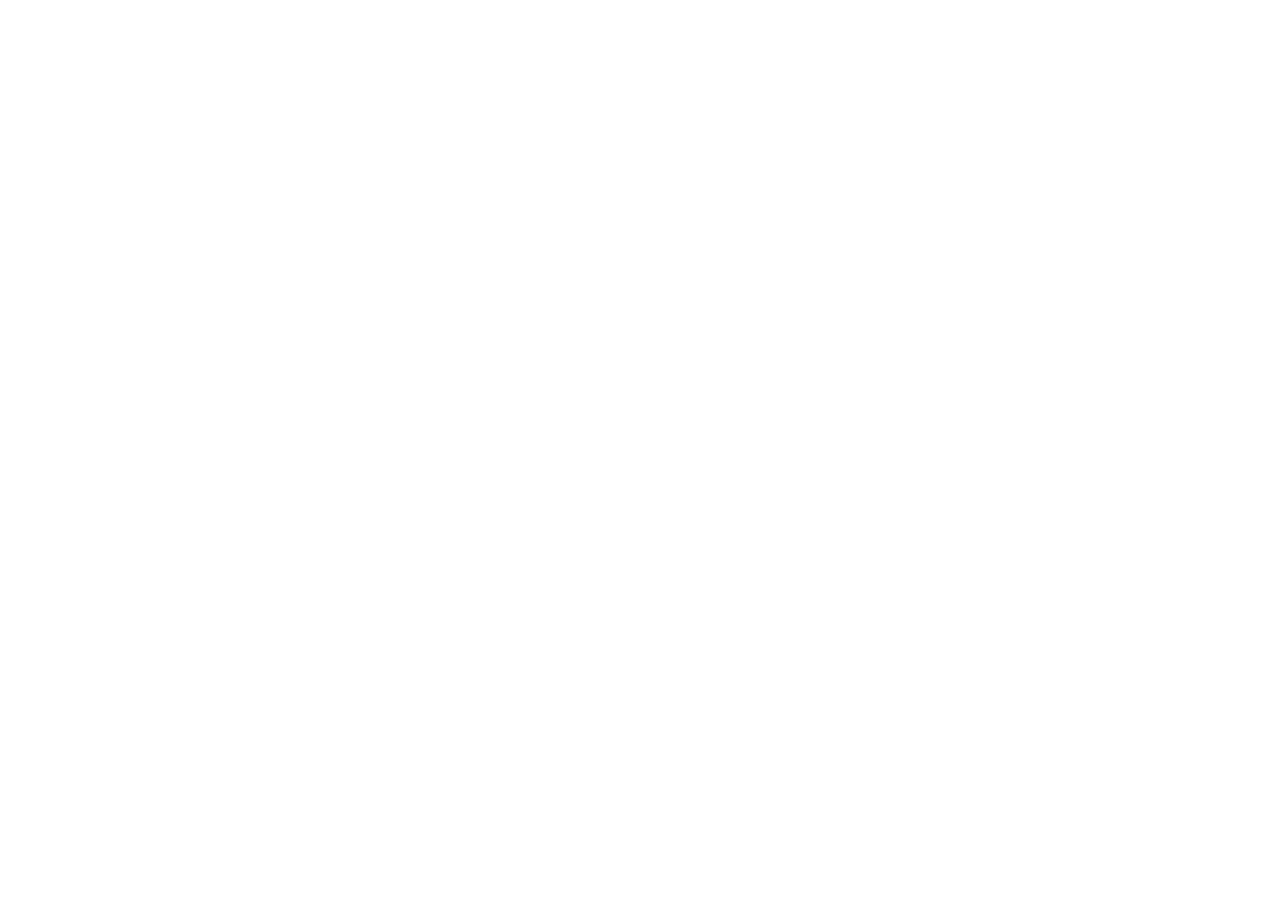
==== index.html @ ffbbe42d "set the images/ logos/ text" ====
<!doctype html>
<html lang="en">
  <head>
    <meta charset="UTF-8" />
    <meta name="viewport" content="width=device-width, initial-scale=1.0" />
    <link
      href="https://fonts.googleapis.com/css2?family=Inter:wght@400;500;600&family=Rajdhani:wght@600;700&display=swap"
      rel="stylesheet" />
    <link rel="stylesheet" href="style.css" />
    <title>PrismForge</title>
  </head>
  <body></body>
</html>
---- style.css ----
@import url('https://fonts.googleapis.com/css2?family=Inter:wght@400;500;600&family=Rajdhani:wght@600;700&display=swap');
* {
  margin: 0;
  padding: 0;
  box-sizing: border-box;
}

body {
  font-family: 'Inter', sans-serif;
}

h1, h2, h3 {
  font-family: 'Rajdhani', sans-serif;
}
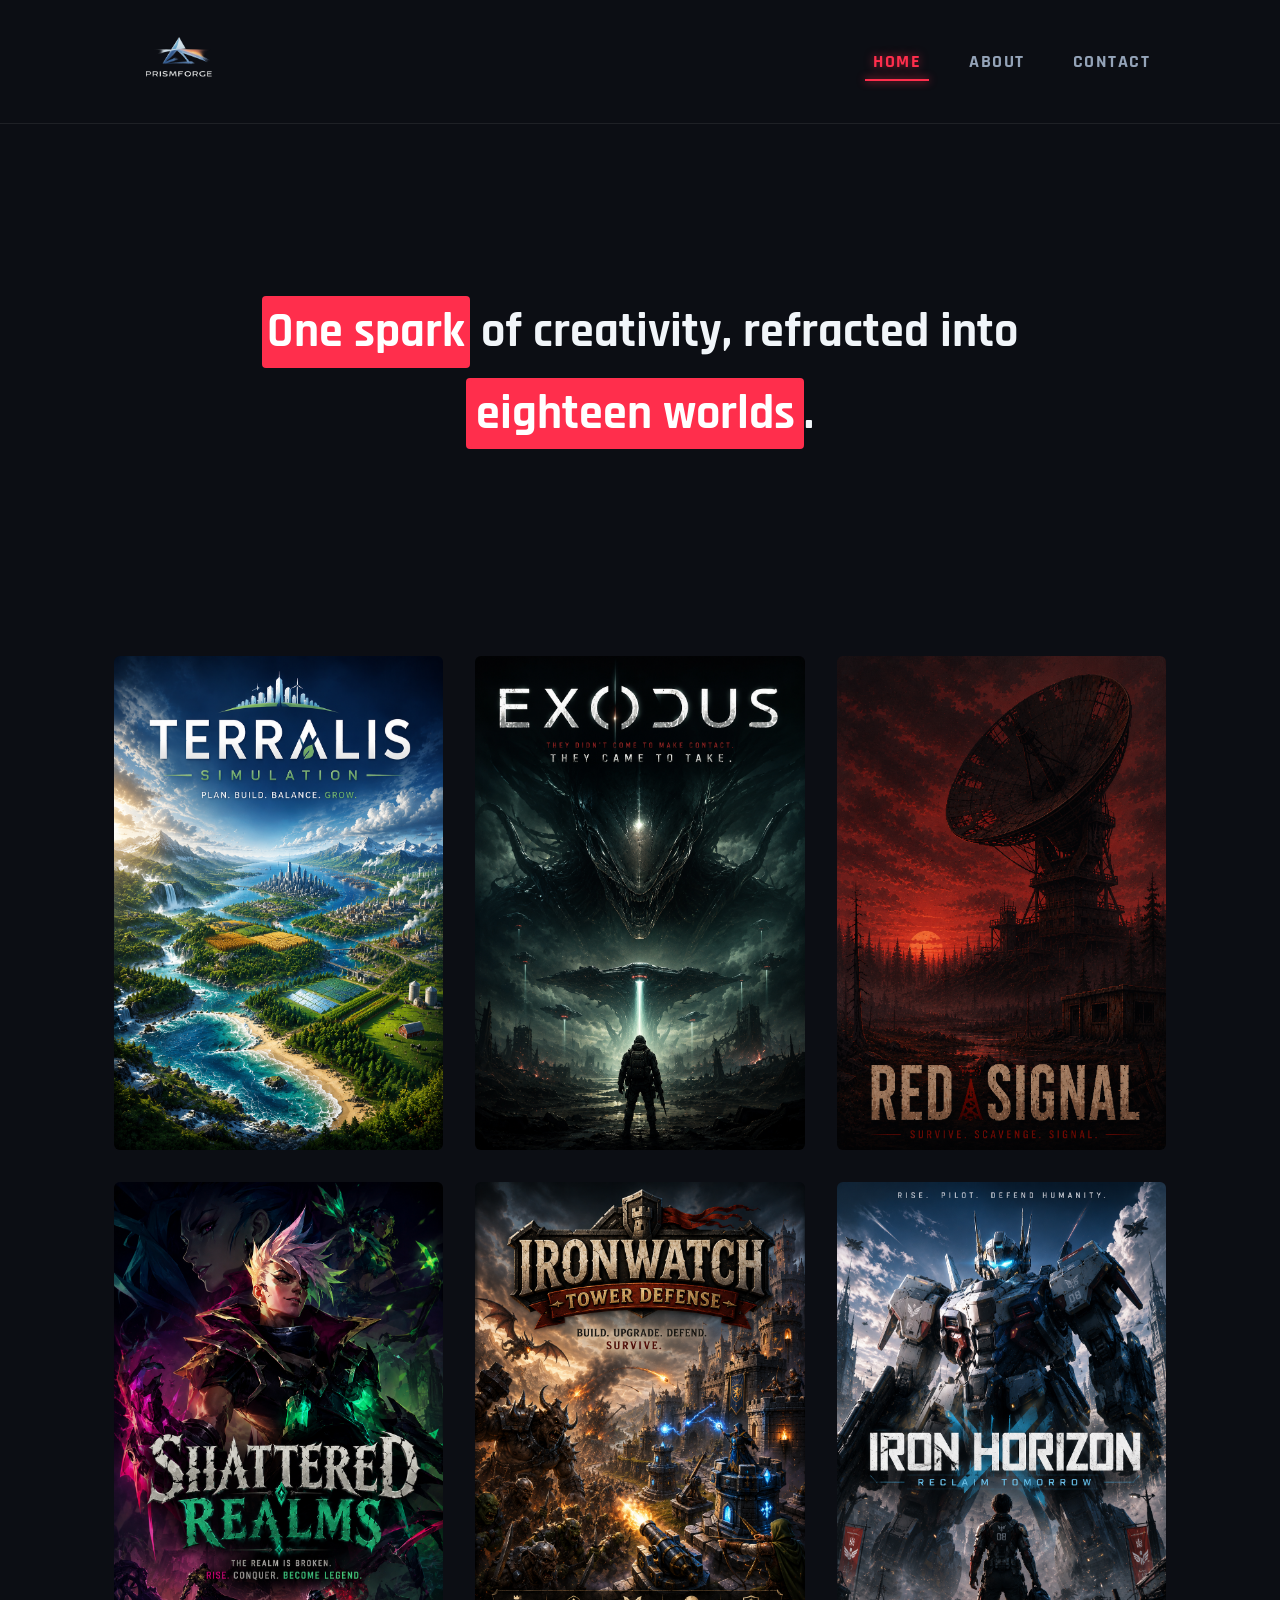
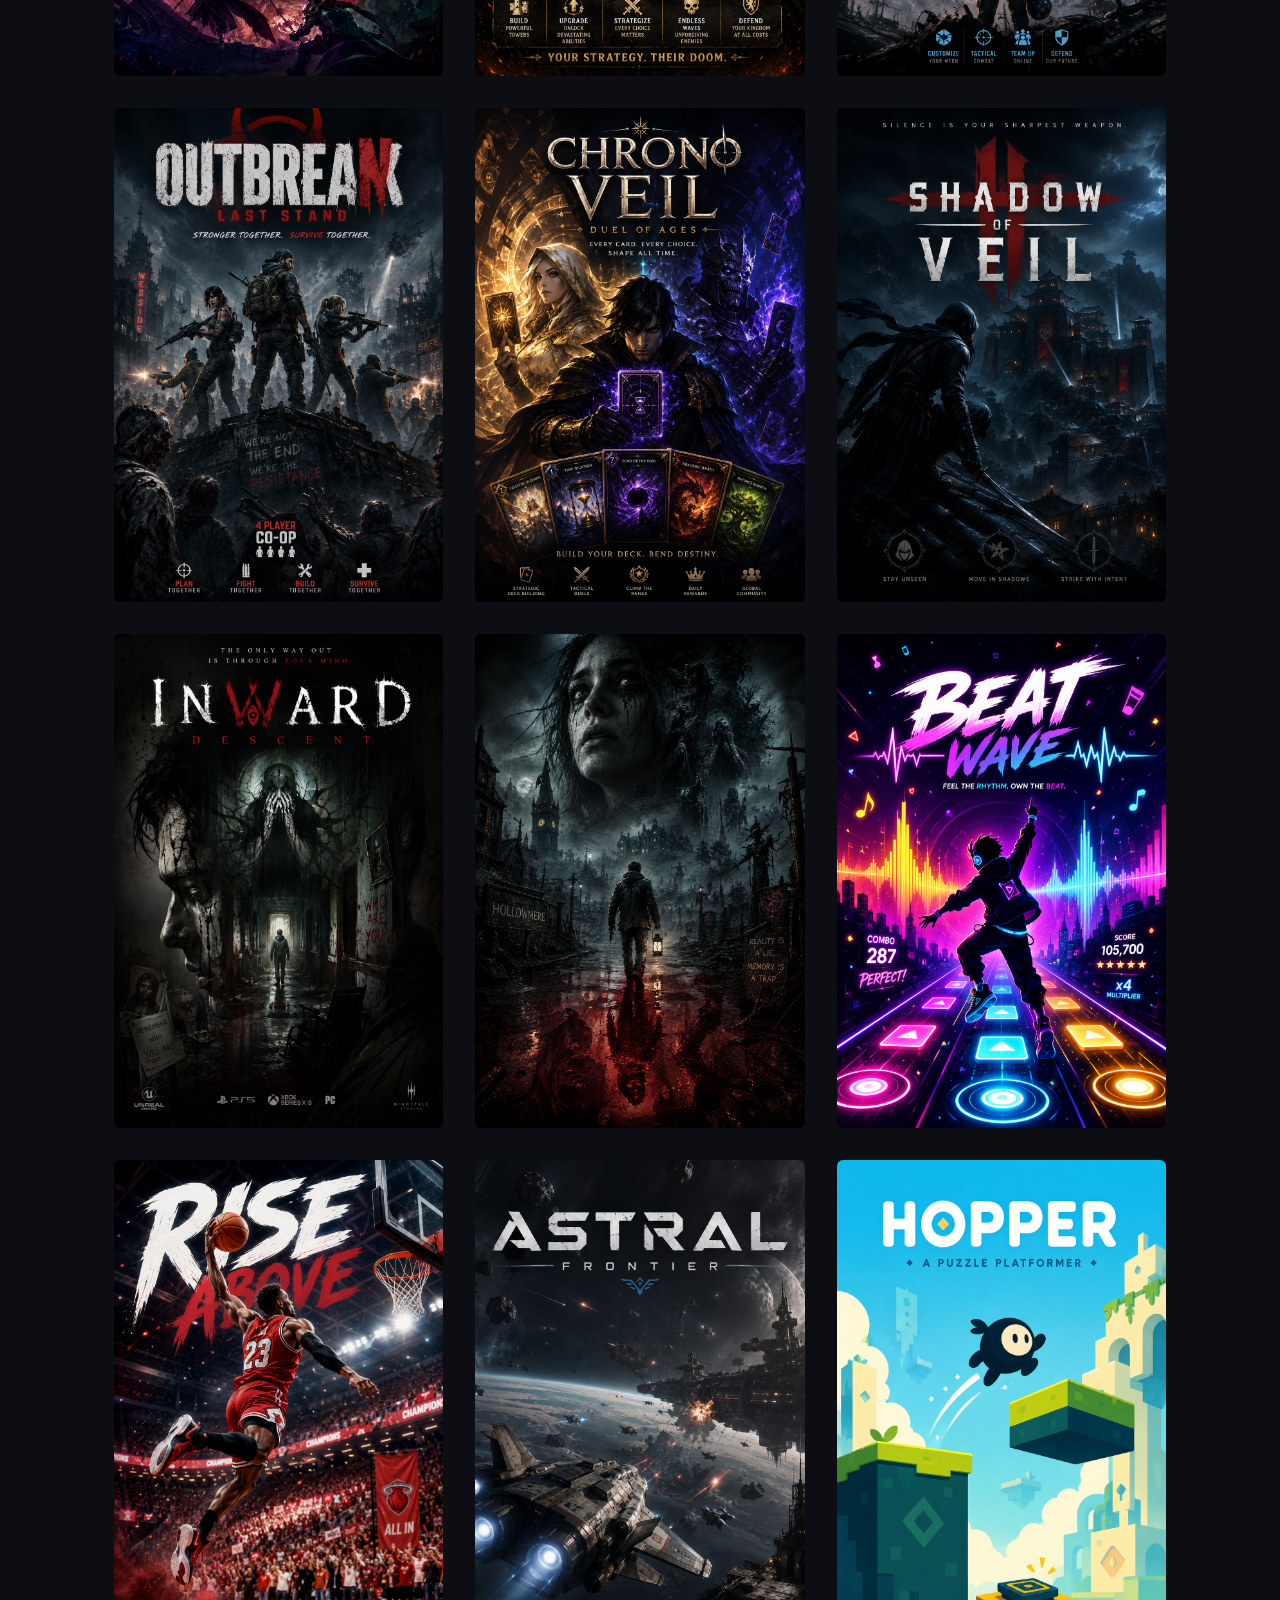
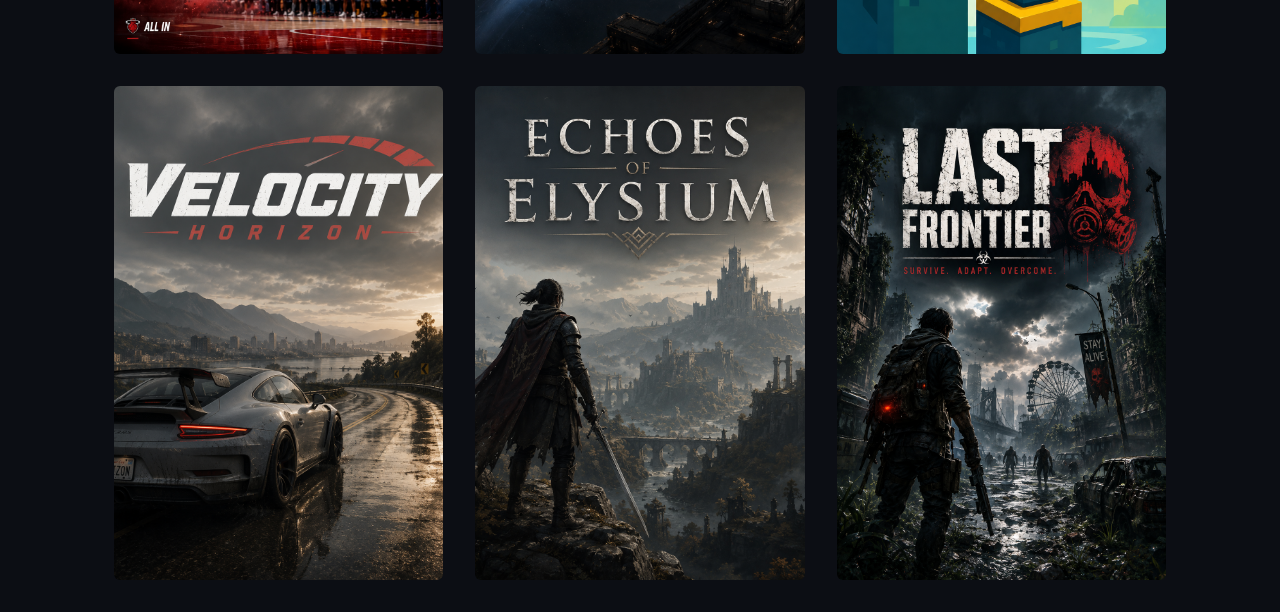
==== commit 93a5f9ec: "mini finish the home page" ====
--- a/index.html
+++ b/index.html
@@ -6,8 +6,132 @@
     <link
       href="https://fonts.googleapis.com/css2?family=Inter:wght@400;500;600&family=Rajdhani:wght@600;700&display=swap"
       rel="stylesheet" />
-    <link rel="stylesheet" href="style.css" />
+    <link
+      rel="stylesheet"
+      href="https://cdnjs.cloudflare.com/ajax/libs/font-awesome/6.5.1/css/all.min.css" />
+    <link rel="icon" href="images/prism.png" />
+    <link rel="stylesheet" href="css/style.css" />
     <title>PrismForge</title>
   </head>
-  <body></body>
+  <body>
+    <header class="header">
+      <div class="container header-flex">
+        <a href="index.html"
+          ><img src="images/prismforge.png" alt="prismforge logo" class="logo"
+        /></a>
+
+        <ul class="main-menu">
+          <li><a class="current" href="index.html">Home</a></li>
+          <li><a href="about.html">About</a></li>
+          <li><a href="contact.html">Contact</a></li>
+        </ul>
+      </div>
+    </header>
+    <section class="hero">
+      <div class="container container-sm">
+        <h2>
+          <span class="bg-primary">One spark</span> of creativity, refracted
+          into
+          <span class="bg-primary"
+            ><span class="bg-primary">eighteen worlds</span></span
+          >.
+        </h2>
+      </div>
+    </section>
+
+    <section class="gallery">
+      <div class="container container-lg gallery-flex">
+        <div class="gallery-item">
+          <a href="images/terralis.png"
+            ><img src="images/terralis.png" alt="Terralis"
+          /></a>
+        </div>
+        <div class="gallery-item">
+          <a href="images/exodus.png"
+            ><img src="images/exodus.png" alt="Exodus"
+          /></a>
+        </div>
+        <div class="gallery-item">
+          <a href="images/redsignal.png"
+            ><img src="images/redsignal.png" alt="Red Signal"
+          /></a>
+        </div>
+        <div class="gallery-item">
+          <a href="images/shatteredrealms.png"
+            ><img src="images/shatteredrealms.png" alt="Shattered Realms"
+          /></a>
+        </div>
+        <div class="gallery-item">
+          <a href="images/ironwatch.png"
+            ><img src="images/ironwatch.png" alt="Ironwatch: Tower Defense"
+          /></a>
+        </div>
+        <div class="gallery-item">
+          <a href="images/ironhorizon.png"
+            ><img src="images/ironhorizon.png" alt="Iron Horizon"
+          /></a>
+        </div>
+        <div class="gallery-item">
+          <a href="images/outbreak.png"
+            ><img src="images/outbreak.png" alt="Outbreak: Last Stand"
+          /></a>
+        </div>
+        <div class="gallery-item">
+          <a href="images/chronoveil.png"
+            ><img src="images/chronoveil.png" alt="Chrono Veil"
+          /></a>
+        </div>
+        <div class="gallery-item">
+          <a href="images/shadowofveil.png"
+            ><img src="images/shadowofveil.png" alt="Shadow of Veil"
+          /></a>
+        </div>
+        <div class="gallery-item">
+          <a href="images/inward.png"
+            ><img src="images/inward.png" alt="Inward Descent"
+          /></a>
+        </div>
+        <div class="gallery-item">
+          <a href="images/hollowmere.png"
+            ><img src="images/hollowmere.png" alt="Hollowmere"
+          /></a>
+        </div>
+        <div class="gallery-item">
+          <a href="images/beatwave.png"
+            ><img src="images/beatwave.png" alt="Beat Wave"
+          /></a>
+        </div>
+        <div class="gallery-item">
+          <a href="images/riseabove.png"
+            ><img src="images/riseabove.png" alt="Rise Above"
+          /></a>
+        </div>
+        <div class="gallery-item">
+          <a href="images/astralfrontier.png"
+            ><img src="images/astralfrontier.png" alt="Astral Frontier"
+          /></a>
+        </div>
+        <div class="gallery-item">
+          <a href="images/hopper.png"
+            ><img src="images/hopper.png" alt="Hopper"
+          /></a>
+        </div>
+        <div class="gallery-item">
+          <a href="images/velocity.png"
+            ><img src="images/velocity.png" alt="Velocity Horizon"
+          /></a>
+        </div>
+        <div class="gallery-item">
+          <a href="images/elysium.png"
+            ><img src="images/elysium.png" alt="Echoes of Elysium"
+          /></a>
+        </div>
+        <div class="gallery-item">
+          <a href="images/lastfrontier.png"
+            ><img src="images/lastfrontier.png" alt="Last Frontier"
+          /></a>
+        </div>
+      </div>
+    </section>
+  </body>
 </html>
--- a/css/style.css
+++ b/css/style.css
@@ -0,0 +1,200 @@
+@import url('https://fonts.googleapis.com/css2?family=Inter:wght@400;500;600&family=Rajdhani:wght@600;700&display=swap');
+
+/* Reset */
+* {
+  margin: 0;
+  padding: 0;
+  box-sizing: border-box;
+}
+
+body {
+  font-family: 'Inter', sans-serif;
+  background-color: #0c0e14;
+  color: #f1f5f9;
+}
+
+h1, h2, h3 {
+  font-family: 'Rajdhani', sans-serif;
+}
+
+a {
+  text-decoration: none;
+}
+
+ul {
+  list-style: none;
+}
+
+img {
+  max-width: 100%;
+}
+
+/* Utility Classes*/
+
+.bg-primary
+{
+  background-color: #ff2e4c;
+  color: #ffffff;
+  padding: 0.1em 0.1em;
+  border-radius: 4px;
+}
+
+/* Container */
+.container {
+  max-width: 1100px;
+  margin: 0 auto;
+  padding: 0 1.5rem;
+}
+
+.container-lg {
+  max-width: 1400px;
+}
+
+.container-sm {
+  max-width: 900px;
+}
+
+/* ==========================================================================
+   HEADER & NAV MENU
+   ========================================================================== */
+.header {
+  padding: 1rem 0;
+  border-bottom: 1px solid rgba(255, 255, 255, 0.08);
+}
+
+.header .logo {
+  width: 130px;
+}
+
+.header .header-flex {
+  display: flex;
+  justify-content: space-between;
+  align-items: center;
+}
+
+.header .main-menu {
+  display: flex;
+  gap: 1rem;
+}
+
+/* Main Menu Links */
+.header .main-menu a {
+  font-family: 'Rajdhani', sans-serif;
+  font-size: 1.15rem;
+  font-weight: 700;
+  color: #94a3b8;
+  text-transform: uppercase;
+  letter-spacing: 1.5px;
+  padding: 0.5rem 1rem;
+  position: relative;
+  transition: all 0.3s ease;
+}
+
+/* Hover & Active States (Red) */
+.header .main-menu a:hover,
+.header .main-menu a.active,
+.header .main-menu a.current {
+  color: #ff2e4c;
+  text-shadow: 0 0 10px rgba(255, 46, 76, 0.6);
+}
+
+
+
+/* Glowing Bottom Line Effect on Hover (Red) */
+.header .main-menu a::after {
+  content: '';
+  position: absolute;
+  bottom: 0;
+  left: 50%;
+  width: 0%;
+  height: 2px;
+  background: #ff2e4c;
+  box-shadow: 0 0 8px #ff2e4c;
+  transition: all 0.3s ease;
+  transform: translateX(-50%);
+}
+
+.header .main-menu a:hover::after,
+.header .main-menu a.active::after,
+.header .main-menu a.current::after {
+  width: 80%;
+}
+
+/* Hero */
+
+.hero
+{
+  height: 500px;
+  display: flex;
+  justify-content: center;
+  align-items: center;
+  text-align: center;
+}
+
+.hero h2
+{
+  font-size: 3rem;
+  line-height: 1.7;
+}
+
+@media (max-width: 768px)
+{
+  .header .header-flex
+  {
+    flex-direction: column;
+    gap: 1.5rem;
+  }
+
+  .hero
+  {
+    height: 300px;
+  }
+  
+  .hero h2
+  {
+    font-size: 1.8rem;
+  }
+}
+
+
+/* Gallery */
+
+.gallery {
+  padding: 2rem 0;
+  max-width: 1100px;
+  margin: 0 auto;
+}
+
+.gallery-flex {
+  display: grid;
+  grid-template-columns: repeat(3, 1fr);
+  gap: 2rem;
+}
+
+.gallery-item {
+  position: relative;
+  overflow: hidden;
+  border-radius: 6px;
+}
+
+.gallery-item img {
+  width: 100%;
+  aspect-ratio: 2 / 3; /* portrait poster ratio */
+  object-fit: cover;
+  display: block;
+  transition: box-shadow 0.3s ease;
+}
+
+@media (max-width: 768px) {
+  .gallery-flex {
+    grid-template-columns: repeat(2, 1fr);
+  }
+}
+
+.gallery-item img {
+  transition: box-shadow 0.3s ease;
+}
+
+.gallery-item:hover img {
+  box-shadow: 8px 8px 10px rgb(255, 46, 76);
+}
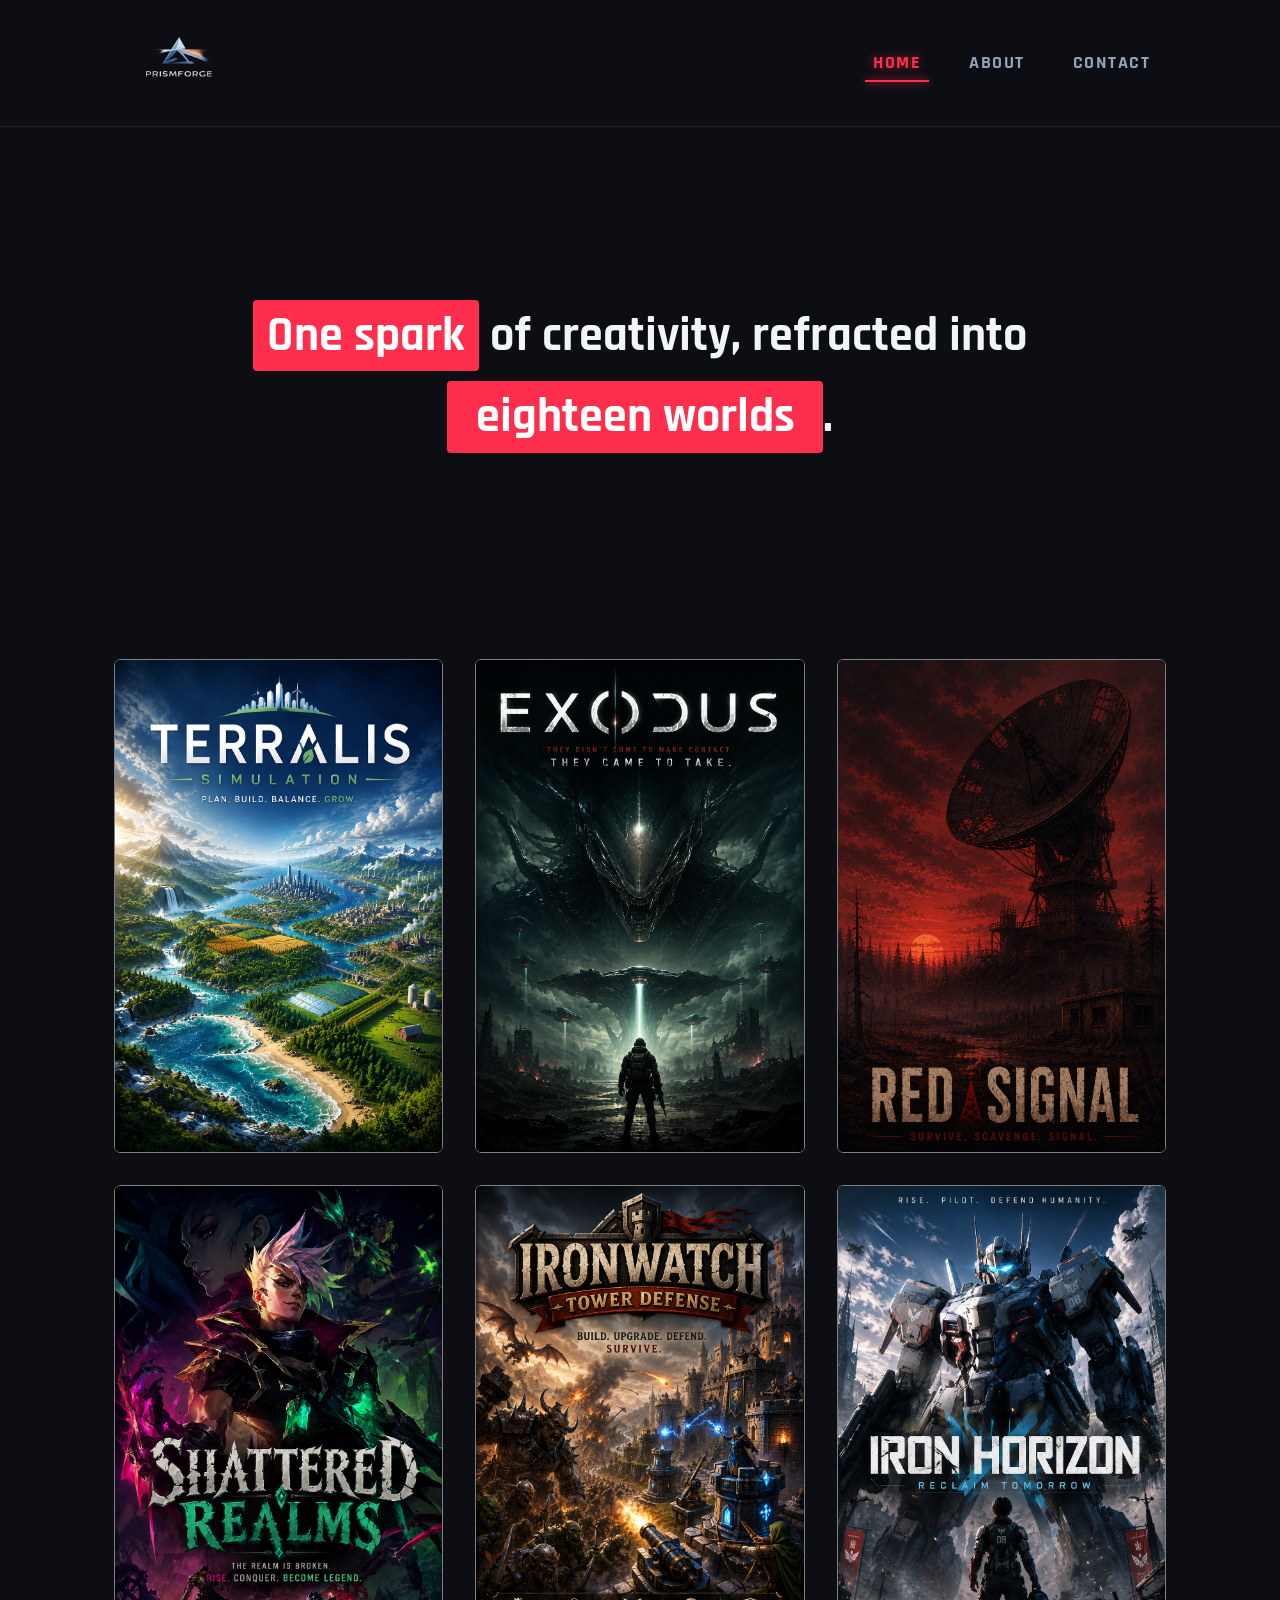
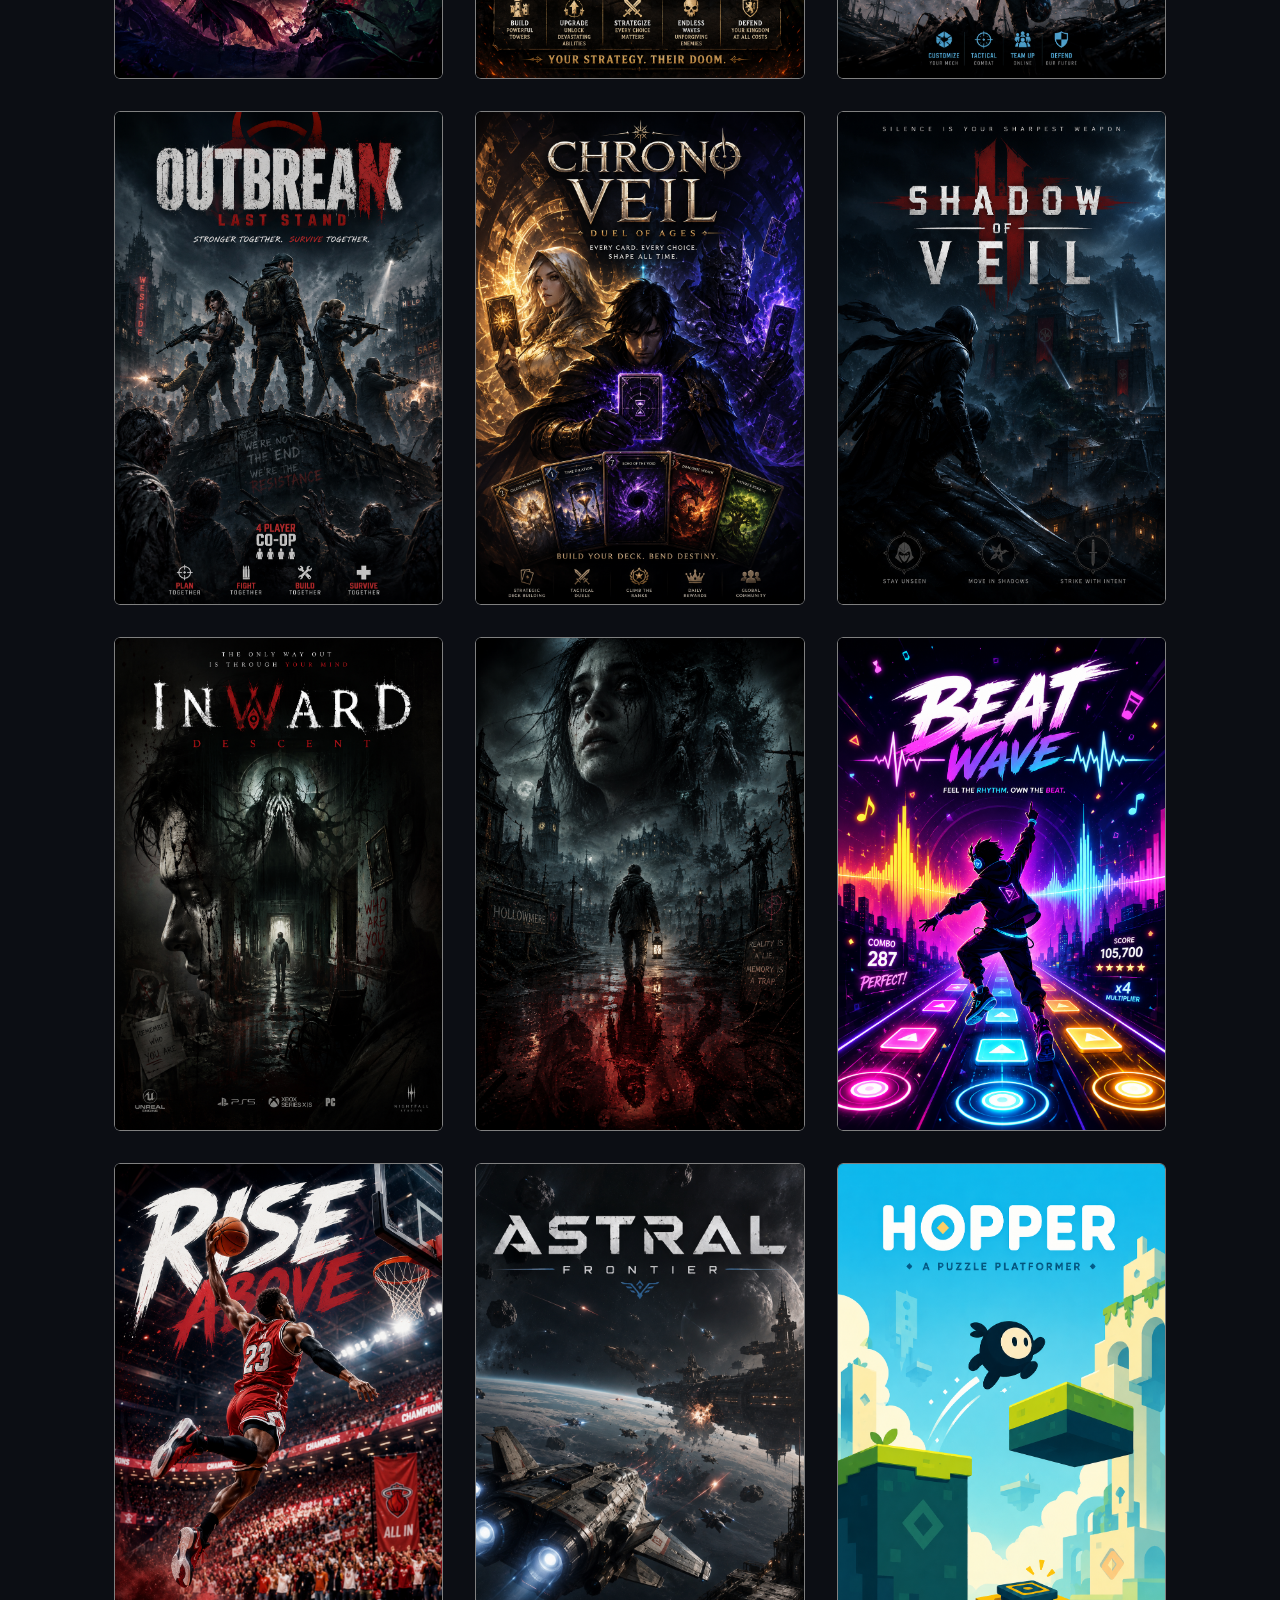
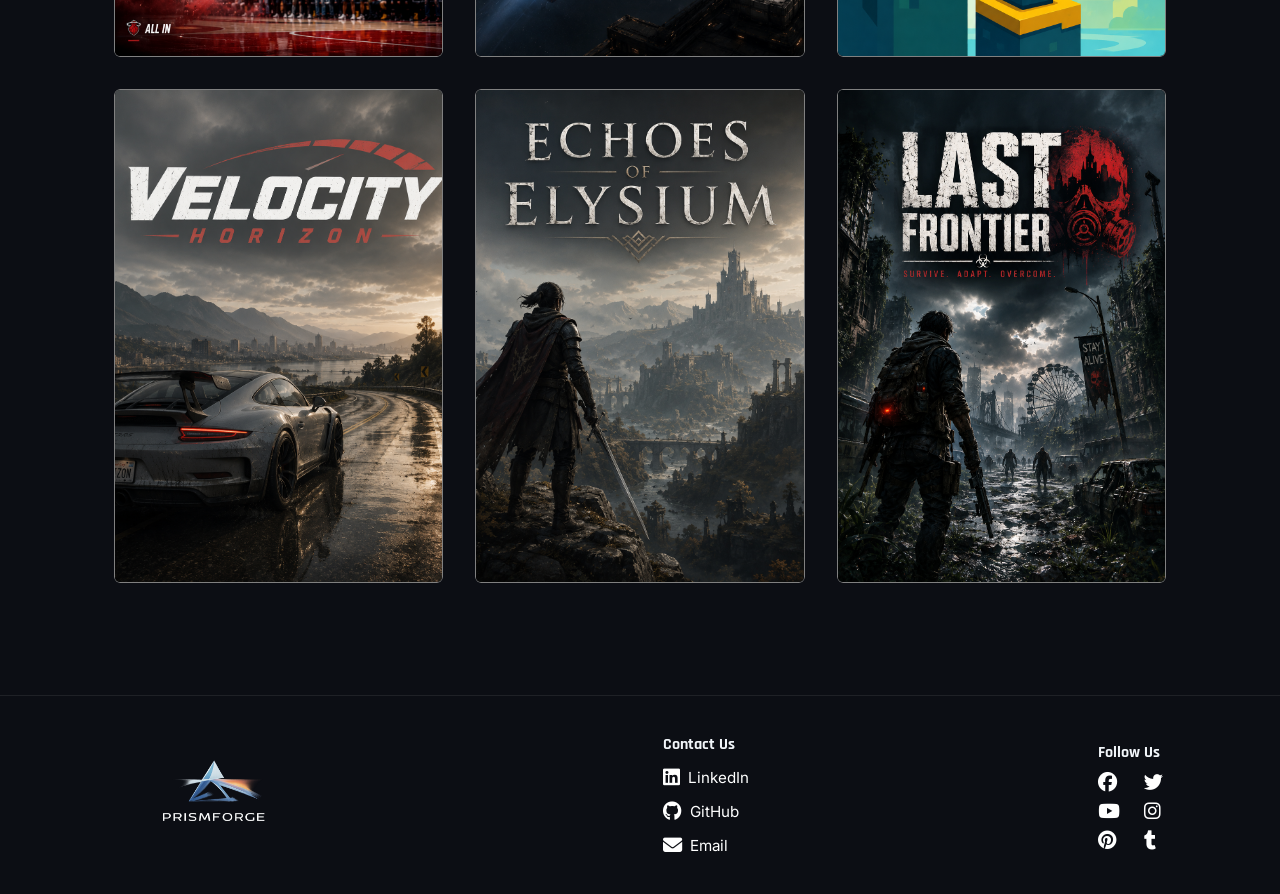
==== commit 0e1c9659: "finish the project" ====
--- a/index.html
+++ b/index.html
@@ -21,7 +21,7 @@
         /></a>
 
         <ul class="main-menu">
-          <li><a class="current" href="index.html">Home</a></li>
+          <li><a class="current" href="/">Home</a></li>
           <li><a href="about.html">About</a></li>
           <li><a href="contact.html">Contact</a></li>
         </ul>
@@ -133,5 +133,56 @@
         </div>
       </div>
     </section>
+
+    <footer class="footer">
+      <div class="container footer-flex">
+        <img src="images/prismforge.png" alt="prismforge logo" />
+
+        <div class="contact">
+          <h4>Contact Us</h4>
+          <ul class="social-links">
+            <li>
+              <a href="https://linkedin.com/in/mostafa-m-atef" target="_blank">
+                <i class="fa-brands fa-linkedin"></i> LinkedIn
+              </a>
+            </li>
+            <li>
+              <a href="https://github.com/MostafaMohammedAtef/" target="_blank">
+                <i class="fa-brands fa-github"></i> GitHub
+              </a>
+            </li>
+            <li>
+              <a href="mailto:mostafamohammedcs@gmail.com">
+                <i class="fa-solid fa-envelope"></i> Email
+              </a>
+            </li>
+          </ul>
+        </div>
+
+        <div class="social">
+          <h4>Follow Us</h4>
+          <ul class="social-links">
+            <li>
+              <a href="#"><i class="fab fa-facebook"></i></a>
+            </li>
+            <li>
+              <a href="#"><i class="fab fa-twitter"></i></a>
+            </li>
+            <li>
+              <a href="#"><i class="fab fa-youtube"></i></a>
+            </li>
+            <li>
+              <a href="#"><i class="fab fa-instagram"></i></a>
+            </li>
+            <li>
+              <a href="#"><i class="fab fa-pinterest"></i></a>
+            </li>
+            <li>
+              <a href="#"><i class="fab fa-tumblr"></i></a>
+            </li>
+          </ul>
+        </div>
+      </div>
+    </footer>
   </body>
 </html>
--- a/css/style.css
+++ b/css/style.css
@@ -1,6 +1,8 @@
 @import url('https://fonts.googleapis.com/css2?family=Inter:wght@400;500;600&family=Rajdhani:wght@600;700&display=swap');
 
-/* Reset */
+/* ==========================================================================
+   Reset & Base Styles
+   ========================================================================== */
 * {
   margin: 0;
   padding: 0;
@@ -11,9 +13,10 @@
   font-family: 'Inter', sans-serif;
   background-color: #0c0e14;
   color: #f1f5f9;
-}
-
-h1, h2, h3 {
+  line-height: 1.6;
+}
+
+h1, h2, h3, h4 {
   font-family: 'Rajdhani', sans-serif;
 }
 
@@ -29,17 +32,16 @@
   max-width: 100%;
 }
 
-/* Utility Classes*/
-
-.bg-primary
-{
+/* ==========================================================================
+   Utility Classes
+   ========================================================================== */
+.bg-primary {
   background-color: #ff2e4c;
   color: #ffffff;
-  padding: 0.1em 0.1em;
+  padding: 0.1em 0.3em;
   border-radius: 4px;
 }
 
-/* Container */
 .container {
   max-width: 1100px;
   margin: 0 auto;
@@ -55,7 +57,7 @@
 }
 
 /* ==========================================================================
-   HEADER & NAV MENU
+   Header & Nav Menu
    ========================================================================== */
 .header {
   padding: 1rem 0;
@@ -77,7 +79,6 @@
   gap: 1rem;
 }
 
-/* Main Menu Links */
 .header .main-menu a {
   font-family: 'Rajdhani', sans-serif;
   font-size: 1.15rem;
@@ -90,7 +91,6 @@
   transition: all 0.3s ease;
 }
 
-/* Hover & Active States (Red) */
 .header .main-menu a:hover,
 .header .main-menu a.active,
 .header .main-menu a.current {
@@ -98,9 +98,6 @@
   text-shadow: 0 0 10px rgba(255, 46, 76, 0.6);
 }
 
-
-
-/* Glowing Bottom Line Effect on Hover (Red) */
 .header .main-menu a::after {
   content: '';
   position: absolute;
@@ -120,49 +117,51 @@
   width: 80%;
 }
 
-/* Hero */
-
-.hero
-{
+/* ==========================================================================
+   Hero Section (With Load Transition)
+   ========================================================================== */
+.hero {
   height: 500px;
   display: flex;
   justify-content: center;
   align-items: center;
   text-align: center;
-}
-
-.hero h2
-{
+  overflow: hidden;
+}
+
+.hero h2 {
   font-size: 3rem;
   line-height: 1.7;
-}
-
-@media (max-width: 768px)
-{
-  .header .header-flex
-  {
-    flex-direction: column;
-    gap: 1.5rem;
-  }
-
-  .hero
-  {
-    height: 300px;
-  }
-  
-  .hero h2
-  {
-    font-size: 1.8rem;
-  }
-}
-
-
-/* Gallery */
+  opacity: 0;
+  transform: translateY(25px);
+  animation: heroFadeIn 1s cubic-bezier(0.16, 1, 0.3, 1) forwards;
+}
+
+@keyframes heroFadeIn {
+  to {
+    opacity: 1;
+    transform: translateY(0);
+  }
+}
+
+/* ==========================================================================
+   Gallery Items (With Staggered Load Entrance & Hover Transitions)
+   ========================================================================== */
+@keyframes galleryFadeIn {
+  from {
+    opacity: 0;
+    transform: translateY(35px);
+  }
+  to {
+    opacity: 1;
+    transform: translateY(0);
+  }
+}
 
 .gallery {
   padding: 2rem 0;
   max-width: 1100px;
-  margin: 0 auto;
+  margin: 0 auto 5rem auto;
 }
 
 .gallery-flex {
@@ -175,26 +174,334 @@
   position: relative;
   overflow: hidden;
   border-radius: 6px;
-}
+  opacity: 0;
+  animation: galleryFadeIn 0.8s cubic-bezier(0.16, 1, 0.3, 1) forwards;
+  transition: transform 0.4s cubic-bezier(0.25, 1, 0.5, 1), opacity 0.4s ease;
+}
+
+/* Staggered delay for each item */
+.gallery-item:nth-child(1) { animation-delay: 0.2s; }
+.gallery-item:nth-child(2) { animation-delay: 0.35s; }
+.gallery-item:nth-child(3) { animation-delay: 0.5s; }
+.gallery-item:nth-child(4) { animation-delay: 0.65s; }
+.gallery-item:nth-child(5) { animation-delay: 0.8s; }
+.gallery-item:nth-child(6) { animation-delay: 0.95s; }
 
 .gallery-item img {
   width: 100%;
-  aspect-ratio: 2 / 3; /* portrait poster ratio */
+  aspect-ratio: 2 / 3;
   object-fit: cover;
   display: block;
-  transition: box-shadow 0.3s ease;
-}
-
+  border-radius: 6px;
+  border: 1px solid grey;
+  transition: transform 0.5s cubic-bezier(0.25, 1, 0.5, 1),
+              box-shadow 0.4s ease,
+              border-color 0.4s ease,
+              filter 0.4s ease;
+}
+
+.gallery-flex:hover .gallery-item {
+  opacity: 0.5;
+  transform: scale(0.96);
+}
+
+.gallery-flex:hover .gallery-item:hover {
+  opacity: 1;
+  transform: scale(1.05);
+  z-index: 2;
+}
+
+.gallery-item:hover img {
+  border-color: #ff2e4c;
+  box-shadow: 0 0 25px rgba(255, 46, 76, 0.7);
+  filter: brightness(1.15);
+  transform: scale(1.04);
+}
+
+/* ==========================================================================
+   Landscape Gallery Styles (About / Studios Page)
+   ========================================================================== */
+.gallery-landscape {
+  padding: 3rem 0;
+  margin-bottom: 5rem;
+}
+
+.gallery-landscape .gallery-flex {
+  display: grid;
+  grid-template-columns: repeat(3, 1fr);
+  gap: 2rem;
+}
+
+.gallery-landscape .gallery-item img {
+  aspect-ratio: 16 / 9;
+  object-fit: contain;
+  background-color: #282b35;
+  padding: 1.5rem;
+  border-radius: 6px;
+  border: 1px solid grey;
+  transition: transform 0.5s cubic-bezier(0.25, 1, 0.5, 1),
+              box-shadow 0.4s ease,
+              border-color 0.4s ease,
+              background-color 0.4s ease;
+}
+
+.gallery-landscape .gallery-item:hover img {
+  background-color: #1e222d;
+  border-color: #ff2e4c;
+  box-shadow: 0 0 25px rgba(255, 46, 76, 0.6);
+}
+
+/* ==========================================================================
+   Studios Section
+   ========================================================================== */
+.studios {
+  background-color: #15171f;
+  padding: 4rem 0;
+  margin-top: 3rem;
+}
+
+.studios .section-heading {
+  color: #ffffff;
+  font-size: 2rem;
+  margin-bottom: 2rem;
+}
+
+.studios-flex {
+  display: grid;
+  grid-template-columns: repeat(3, 1fr);
+  gap: 2rem;
+}
+
+.studio-item h3 {
+  color: #ff2e4c;
+  font-size: 1.3rem;
+  margin-bottom: 0.75rem;
+}
+
+.studio-item p {
+  color: #94a3b8;
+  line-height: 1.6;
+}
+
+/* ==========================================================================
+   Contact Page Styles
+   ========================================================================== */
+.contact-section {
+  padding: 3rem 0 5rem 0;
+}
+
+.contact-grid {
+  display: grid;
+  grid-template-columns: 1fr 1.2fr;
+  gap: 3rem;
+  align-items: start;
+}
+
+.contact-info h3 {
+  font-size: 2rem;
+  color: #ffffff;
+  margin-bottom: 1rem;
+}
+
+.contact-info p {
+  color: #94a3b8;
+  line-height: 1.6;
+  margin-bottom: 2rem;
+}
+
+.info-list {
+  display: flex;
+  flex-direction: column;
+  gap: 1.2rem;
+}
+
+.info-list li {
+  display: flex;
+  align-items: center;
+  gap: 1rem;
+  font-size: 1rem;
+}
+
+.info-list li i {
+  color: #ff2e4c;
+  font-size: 1.3rem;
+  width: 24px;
+}
+
+.info-list li a {
+  color: #f1f5f9;
+  transition: color 0.3s ease;
+}
+
+.info-list li a:hover {
+  color: #ff2e4c;
+}
+
+.contact-form {
+  background-color: #15171f;
+  padding: 2.5rem;
+  border-radius: 8px;
+  border: 1px solid rgba(255, 255, 255, 0.08);
+}
+
+.form-group {
+  margin-bottom: 1.5rem;
+}
+
+.form-group label {
+  display: block;
+  font-family: 'Rajdhani', sans-serif;
+  font-weight: 700;
+  font-size: 1.1rem;
+  color: #f1f5f9;
+  margin-bottom: 0.5rem;
+  letter-spacing: 0.5px;
+}
+
+.form-group input,
+.form-group textarea {
+  width: 100%;
+  padding: 0.8rem 1rem;
+  background-color: #0c0e14;
+  border: 1px solid #333d4b;
+  border-radius: 4px;
+  color: #f1f5f9;
+  font-family: 'Inter', sans-serif;
+  font-size: 0.95rem;
+  outline: none;
+  transition: border-color 0.3s ease, box-shadow 0.3s ease;
+}
+
+.form-group input:focus,
+.form-group textarea:focus {
+  border-color: #ff2e4c;
+  box-shadow: 0 0 8px rgba(255, 46, 76, 0.4);
+}
+
+.btn-submit {
+  width: 100%;
+  padding: 0.9rem;
+  background-color: #ff2e4c;
+  color: #ffffff;
+  border: none;
+  border-radius: 4px;
+  font-family: 'Rajdhani', sans-serif;
+  font-size: 1.2rem;
+  font-weight: 700;
+  text-transform: uppercase;
+  letter-spacing: 1px;
+  cursor: pointer;
+  transition: background-color 0.3s ease, box-shadow 0.3s ease, transform 0.2s ease;
+}
+
+.btn-submit:hover {
+  background-color: #e02640;
+  box-shadow: 0 0 15px rgba(255, 46, 76, 0.6);
+  transform: translateY(-2px);
+}
+
+/* ==========================================================================
+   Footer
+   ========================================================================== */
+.footer {
+  border-top: 1px solid rgba(255, 255, 255, 0.08);
+  padding: 2rem 1.5rem;
+  margin-top: 2rem;
+}
+
+.footer .footer-flex {
+  display: flex;
+  justify-content: space-between;
+  align-items: center;
+  gap: 1.5rem;
+}
+
+.footer img {
+  width: 200px;
+}
+
+.footer h4 {
+  font-size: 1rem;
+  margin-bottom: 0.5rem;
+}
+
+.footer .contact .social-links,
+.footer .social .social-links {
+  display: flex;
+  flex-direction: column;
+  gap: 0.6rem;
+}
+
+.social-links a {
+  display: flex;
+  align-items: center;
+  gap: 0.5rem;
+  color: #ffffff;
+  font-size: 0.95rem;
+  transition: color 0.3s ease;
+}
+
+.social-links a i {
+  font-size: 1.2rem;
+}
+
+.social-links a:hover {
+  color: #ff2e4c;
+}
+
+.social-links a:hover i {
+  text-shadow: 0 0 10px rgba(255, 46, 76, 0.6);
+}
+
+.footer .social .social-links {
+  display: grid;
+  grid-template-columns: repeat(2, 1fr);
+  gap: 0.6rem 1.5rem;
+}
+
+/* ==========================================================================
+   Media Queries (Mobile / Tablet Responsive)
+   ========================================================================== */
 @media (max-width: 768px) {
-  .gallery-flex {
-    grid-template-columns: repeat(2, 1fr);
-  }
-}
-
-.gallery-item img {
-  transition: box-shadow 0.3s ease;
-}
-
-.gallery-item:hover img {
-  box-shadow: 8px 8px 10px rgb(255, 46, 76);
-}+  .header .header-flex {
+    flex-direction: column;
+    gap: 1.5rem;
+  }
+
+  .hero {
+    height: 300px;
+  }
+
+  .hero h2 {
+    font-size: 2.3rem;
+  }
+
+  .gallery-flex,
+  .gallery-landscape .gallery-flex {
+    grid-template-columns: repeat(1, 1fr);
+  }
+
+  .studios-flex {
+    grid-template-columns: 1fr;
+  }
+
+  .contact-grid {
+    grid-template-columns: 1fr;
+    gap: 2.5rem;
+  }
+
+  .footer .footer-flex {
+    flex-direction: column;
+    align-items: center;
+    text-align: center;
+  }
+
+  .footer .contact .social-links,
+  .footer .social .social-links {
+    flex-direction: row;
+    flex-wrap: wrap;
+    justify-content: center;
+    gap: 1.2rem;
+  }
+}
+
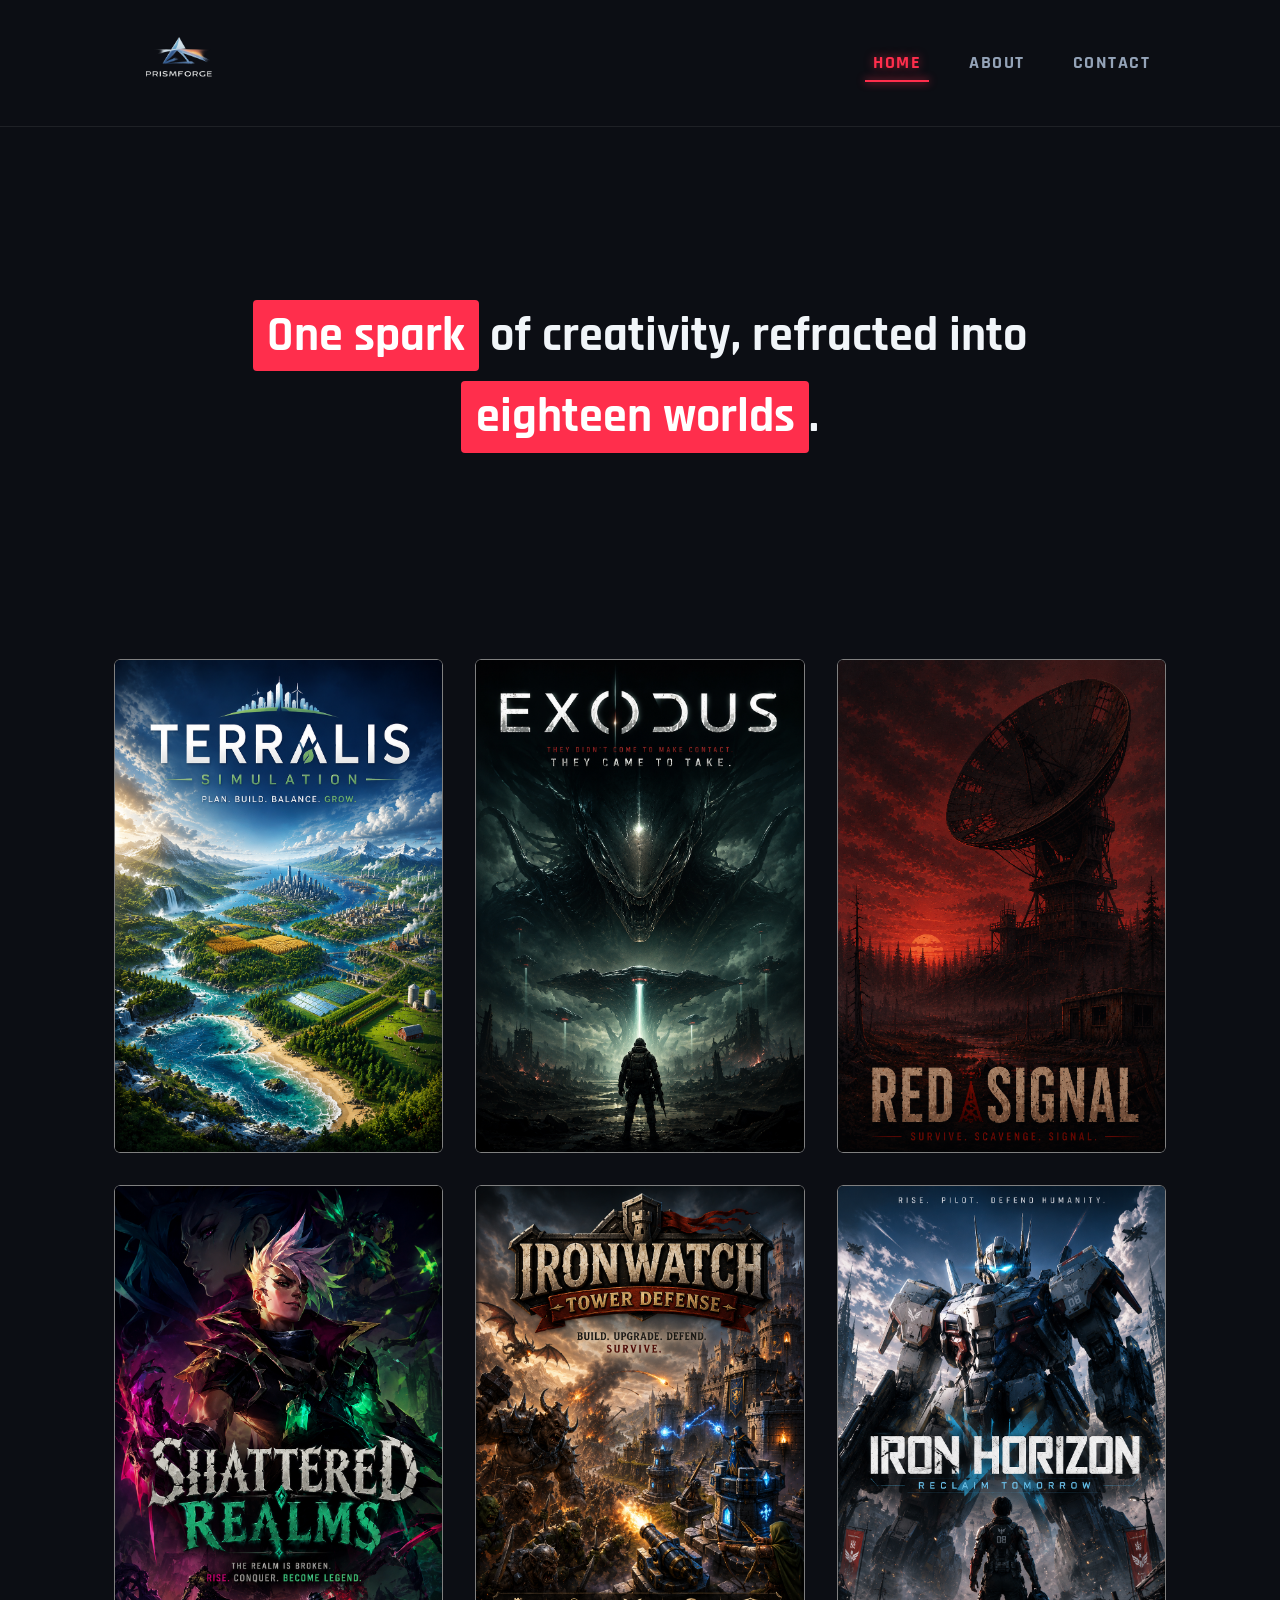
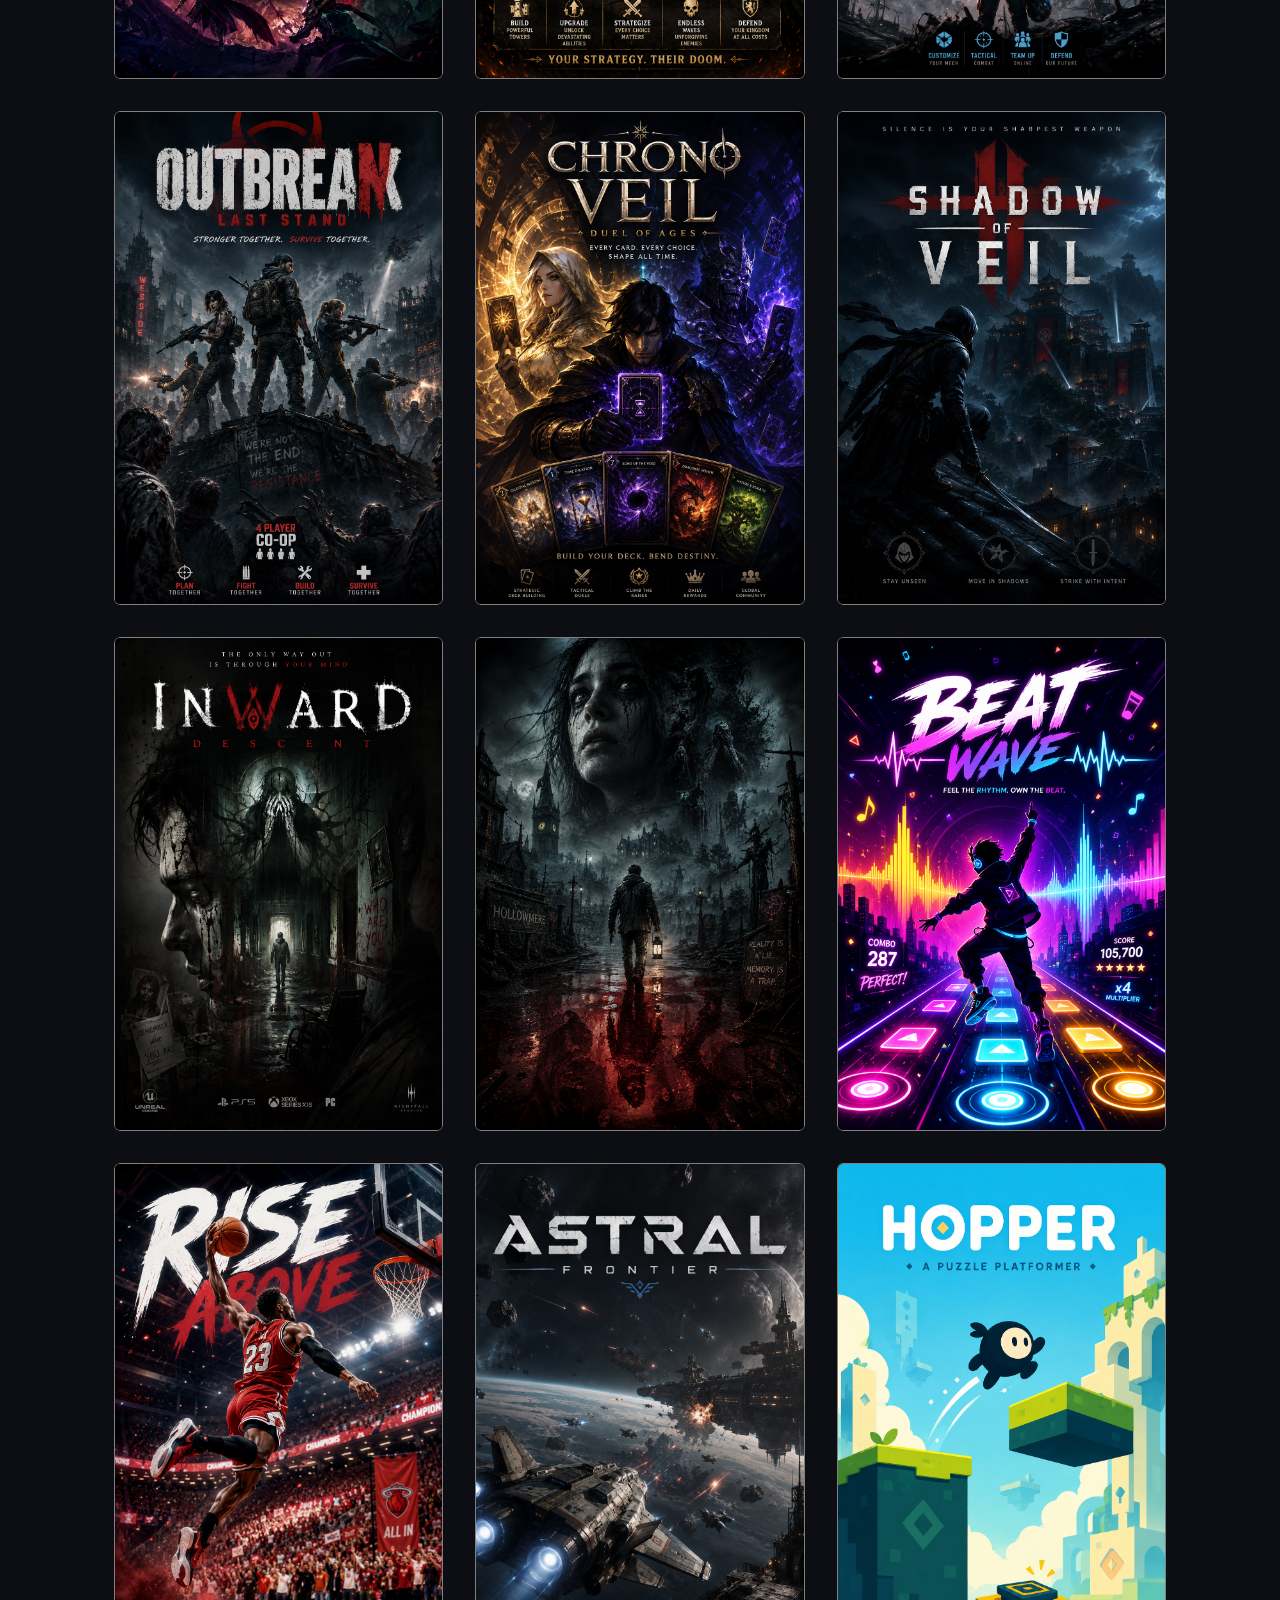
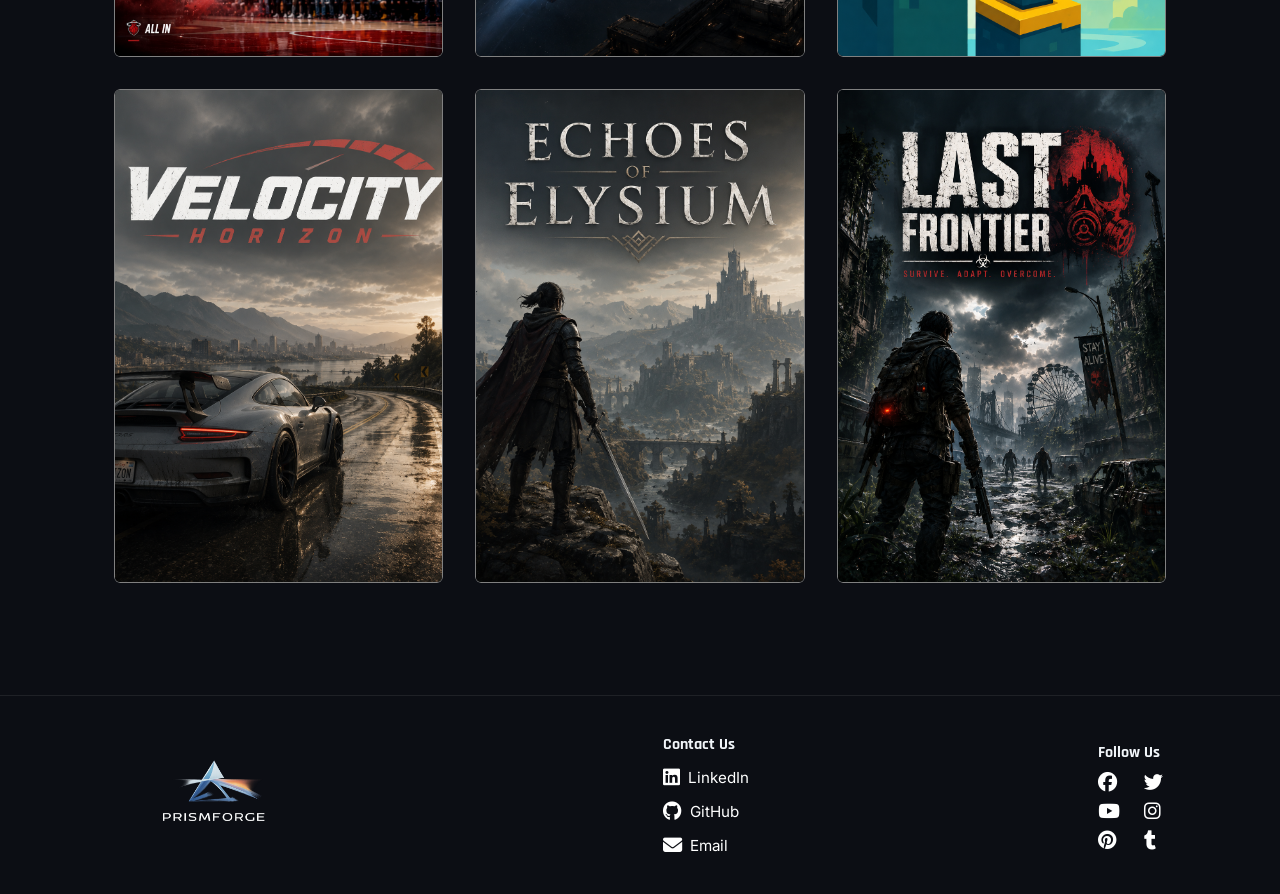
==== commit 6ca1f8f3: "add portfolio" ====
--- a/index.html
+++ b/index.html
@@ -14,126 +14,92 @@
     <title>PrismForge</title>
   </head>
   <body>
+    <!-- Header / Navbar -->
     <header class="header">
       <div class="container header-flex">
-        <a href="index.html"
-          ><img src="images/prismforge.png" alt="prismforge logo" class="logo"
-        /></a>
+        <a href="index.html">
+          <img src="images/prismforge.png" alt="prismforge logo" class="logo" />
+        </a>
 
         <ul class="main-menu">
-          <li><a class="current" href="/">Home</a></li>
+          <li><a class="current" href="index.html">Home</a></li>
           <li><a href="about.html">About</a></li>
           <li><a href="contact.html">Contact</a></li>
         </ul>
       </div>
     </header>
+
+    <!-- Hero Section -->
     <section class="hero">
       <div class="container container-sm">
         <h2>
           <span class="bg-primary">One spark</span> of creativity, refracted
-          into
-          <span class="bg-primary"
-            ><span class="bg-primary">eighteen worlds</span></span
-          >.
+          into <span class="bg-primary">eighteen worlds</span>.
         </h2>
       </div>
     </section>
 
+    <!-- Gallery Grid -->
     <section class="gallery">
       <div class="container container-lg gallery-flex">
         <div class="gallery-item">
-          <a href="images/terralis.png"
-            ><img src="images/terralis.png" alt="Terralis"
-          /></a>
+          <img src="images/terralis.png" alt="Terralis" />
         </div>
         <div class="gallery-item">
-          <a href="images/exodus.png"
-            ><img src="images/exodus.png" alt="Exodus"
-          /></a>
+          <img src="images/exodus.png" alt="Exodus" />
         </div>
         <div class="gallery-item">
-          <a href="images/redsignal.png"
-            ><img src="images/redsignal.png" alt="Red Signal"
-          /></a>
+          <img src="images/redsignal.png" alt="Red Signal" />
         </div>
         <div class="gallery-item">
-          <a href="images/shatteredrealms.png"
-            ><img src="images/shatteredrealms.png" alt="Shattered Realms"
-          /></a>
+          <img src="images/shatteredrealms.png" alt="Shattered Realms" />
         </div>
         <div class="gallery-item">
-          <a href="images/ironwatch.png"
-            ><img src="images/ironwatch.png" alt="Ironwatch: Tower Defense"
-          /></a>
+          <img src="images/ironwatch.png" alt="Ironwatch: Tower Defense" />
         </div>
         <div class="gallery-item">
-          <a href="images/ironhorizon.png"
-            ><img src="images/ironhorizon.png" alt="Iron Horizon"
-          /></a>
+          <img src="images/ironhorizon.png" alt="Iron Horizon" />
         </div>
         <div class="gallery-item">
-          <a href="images/outbreak.png"
-            ><img src="images/outbreak.png" alt="Outbreak: Last Stand"
-          /></a>
+          <img src="images/outbreak.png" alt="Outbreak: Last Stand" />
         </div>
         <div class="gallery-item">
-          <a href="images/chronoveil.png"
-            ><img src="images/chronoveil.png" alt="Chrono Veil"
-          /></a>
+          <img src="images/chronoveil.png" alt="Chrono Veil" />
         </div>
         <div class="gallery-item">
-          <a href="images/shadowofveil.png"
-            ><img src="images/shadowofveil.png" alt="Shadow of Veil"
-          /></a>
+          <img src="images/shadowofveil.png" alt="Shadow of Veil" />
         </div>
         <div class="gallery-item">
-          <a href="images/inward.png"
-            ><img src="images/inward.png" alt="Inward Descent"
-          /></a>
+          <img src="images/inward.png" alt="Inward Descent" />
         </div>
         <div class="gallery-item">
-          <a href="images/hollowmere.png"
-            ><img src="images/hollowmere.png" alt="Hollowmere"
-          /></a>
+          <img src="images/hollowmere.png" alt="Hollowmere" />
         </div>
         <div class="gallery-item">
-          <a href="images/beatwave.png"
-            ><img src="images/beatwave.png" alt="Beat Wave"
-          /></a>
+          <img src="images/beatwave.png" alt="Beat Wave" />
         </div>
         <div class="gallery-item">
-          <a href="images/riseabove.png"
-            ><img src="images/riseabove.png" alt="Rise Above"
-          /></a>
+          <img src="images/riseabove.png" alt="Rise Above" />
         </div>
         <div class="gallery-item">
-          <a href="images/astralfrontier.png"
-            ><img src="images/astralfrontier.png" alt="Astral Frontier"
-          /></a>
+          <img src="images/astralfrontier.png" alt="Astral Frontier" />
         </div>
         <div class="gallery-item">
-          <a href="images/hopper.png"
-            ><img src="images/hopper.png" alt="Hopper"
-          /></a>
+          <img src="images/hopper.png" alt="Hopper" />
         </div>
         <div class="gallery-item">
-          <a href="images/velocity.png"
-            ><img src="images/velocity.png" alt="Velocity Horizon"
-          /></a>
+          <img src="images/velocity.png" alt="Velocity Horizon" />
         </div>
         <div class="gallery-item">
-          <a href="images/elysium.png"
-            ><img src="images/elysium.png" alt="Echoes of Elysium"
-          /></a>
+          <img src="images/elysium.png" alt="Echoes of Elysium" />
         </div>
         <div class="gallery-item">
-          <a href="images/lastfrontier.png"
-            ><img src="images/lastfrontier.png" alt="Last Frontier"
-          /></a>
+          <img src="images/lastfrontier.png" alt="Last Frontier" />
         </div>
       </div>
     </section>
 
+    <!-- Footer -->
     <footer class="footer">
       <div class="container footer-flex">
         <img src="images/prismforge.png" alt="prismforge logo" />
@@ -184,5 +150,48 @@
         </div>
       </div>
     </footer>
+
+    <!-- Lightbox Modal -->
+    <div id="lightbox" class="lightbox">
+      <span class="lightbox-close">&times;</span>
+      <img
+        class="lightbox-content"
+        id="lightbox-img"
+        src=""
+        alt="Portfolio Image Preview" />
+    </div>
+
+    <!-- Lightbox Script -->
+    <script>
+      const lightbox = document.getElementById("lightbox");
+      const lightboxImg = document.getElementById("lightbox-img");
+      const lightboxClose = document.querySelector(".lightbox-close");
+
+      document.querySelectorAll(".gallery-item img").forEach((img) => {
+        img.addEventListener("click", () => {
+          const originalSrc = img.getAttribute("src");
+          const portfolioSrc = originalSrc.replace(/(\.[\w]+)$/, "-p$1");
+
+          lightboxImg.src = portfolioSrc;
+          lightbox.classList.add("active");
+        });
+      });
+
+      lightboxClose.addEventListener("click", () => {
+        lightbox.classList.remove("active");
+      });
+
+      lightbox.addEventListener("click", (e) => {
+        if (e.target === lightbox) {
+          lightbox.classList.remove("active");
+        }
+      });
+
+      document.addEventListener("keydown", (e) => {
+        if (e.key === "Escape" && lightbox.classList.contains("active")) {
+          lightbox.classList.remove("active");
+        }
+      });
+    </script>
   </body>
 </html>
--- a/css/style.css
+++ b/css/style.css
@@ -118,7 +118,7 @@
 }
 
 /* ==========================================================================
-   Hero Section (With Load Transition)
+   Hero Section
    ========================================================================== */
 .hero {
   height: 500px;
@@ -132,32 +132,11 @@
 .hero h2 {
   font-size: 3rem;
   line-height: 1.7;
-  opacity: 0;
-  transform: translateY(25px);
-  animation: heroFadeIn 1s cubic-bezier(0.16, 1, 0.3, 1) forwards;
-}
-
-@keyframes heroFadeIn {
-  to {
-    opacity: 1;
-    transform: translateY(0);
-  }
-}
-
-/* ==========================================================================
-   Gallery Items (With Staggered Load Entrance & Hover Transitions)
-   ========================================================================== */
-@keyframes galleryFadeIn {
-  from {
-    opacity: 0;
-    transform: translateY(35px);
-  }
-  to {
-    opacity: 1;
-    transform: translateY(0);
-  }
-}
-
+}
+
+/* ==========================================================================
+   Gallery Items (No Entrance Animations, Instant Display)
+   ========================================================================== */
 .gallery {
   padding: 2rem 0;
   max-width: 1100px;
@@ -174,18 +153,9 @@
   position: relative;
   overflow: hidden;
   border-radius: 6px;
-  opacity: 0;
-  animation: galleryFadeIn 0.8s cubic-bezier(0.16, 1, 0.3, 1) forwards;
+  opacity: 1;
   transition: transform 0.4s cubic-bezier(0.25, 1, 0.5, 1), opacity 0.4s ease;
 }
-
-/* Staggered delay for each item */
-.gallery-item:nth-child(1) { animation-delay: 0.2s; }
-.gallery-item:nth-child(2) { animation-delay: 0.35s; }
-.gallery-item:nth-child(3) { animation-delay: 0.5s; }
-.gallery-item:nth-child(4) { animation-delay: 0.65s; }
-.gallery-item:nth-child(5) { animation-delay: 0.8s; }
-.gallery-item:nth-child(6) { animation-delay: 0.95s; }
 
 .gallery-item img {
   width: 100%;
@@ -194,6 +164,7 @@
   display: block;
   border-radius: 6px;
   border: 1px solid grey;
+  cursor: pointer;
   transition: transform 0.5s cubic-bezier(0.25, 1, 0.5, 1),
               box-shadow 0.4s ease,
               border-color 0.4s ease,
@@ -249,6 +220,63 @@
   background-color: #1e222d;
   border-color: #ff2e4c;
   box-shadow: 0 0 25px rgba(255, 46, 76, 0.6);
+}
+
+/* ==========================================================================
+   Lightbox Overlay & Portfolio Modal
+   ========================================================================== */
+.lightbox {
+  position: fixed;
+  top: 0;
+  left: 0;
+  width: 100%;
+  height: 100%;
+  background-color: rgba(12, 14, 20, 0.92);
+  backdrop-filter: blur(8px);
+  display: flex;
+  justify-content: center;
+  align-items: center;
+  z-index: 1000;
+  opacity: 0;
+  pointer-events: none;
+  transition: opacity 0.3s ease;
+}
+
+.lightbox.active {
+  opacity: 1;
+  pointer-events: auto;
+}
+
+.lightbox-content {
+  max-width: 90%;
+  max-height: 85vh;
+  object-fit: contain;
+  border-radius: 8px;
+  border: 1px solid rgba(255, 46, 76, 0.3);
+  box-shadow: 0 0 35px rgba(255, 46, 76, 0.4);
+  transform: scale(0.9);
+  transition: transform 0.3s cubic-bezier(0.16, 1, 0.3, 1);
+}
+
+.lightbox.active .lightbox-content {
+  transform: scale(1);
+}
+
+.lightbox-close {
+  position: absolute;
+  top: 25px;
+  right: 35px;
+  color: #f1f5f9;
+  font-size: 2.5rem;
+  font-weight: bold;
+  cursor: pointer;
+  transition: color 0.3s ease, transform 0.2s ease;
+  line-height: 1;
+}
+
+.lightbox-close:hover {
+  color: #ff2e4c;
+  transform: scale(1.1);
 }
 
 /* ==========================================================================
@@ -503,5 +531,4 @@
     justify-content: center;
     gap: 1.2rem;
   }
-}
-
+}
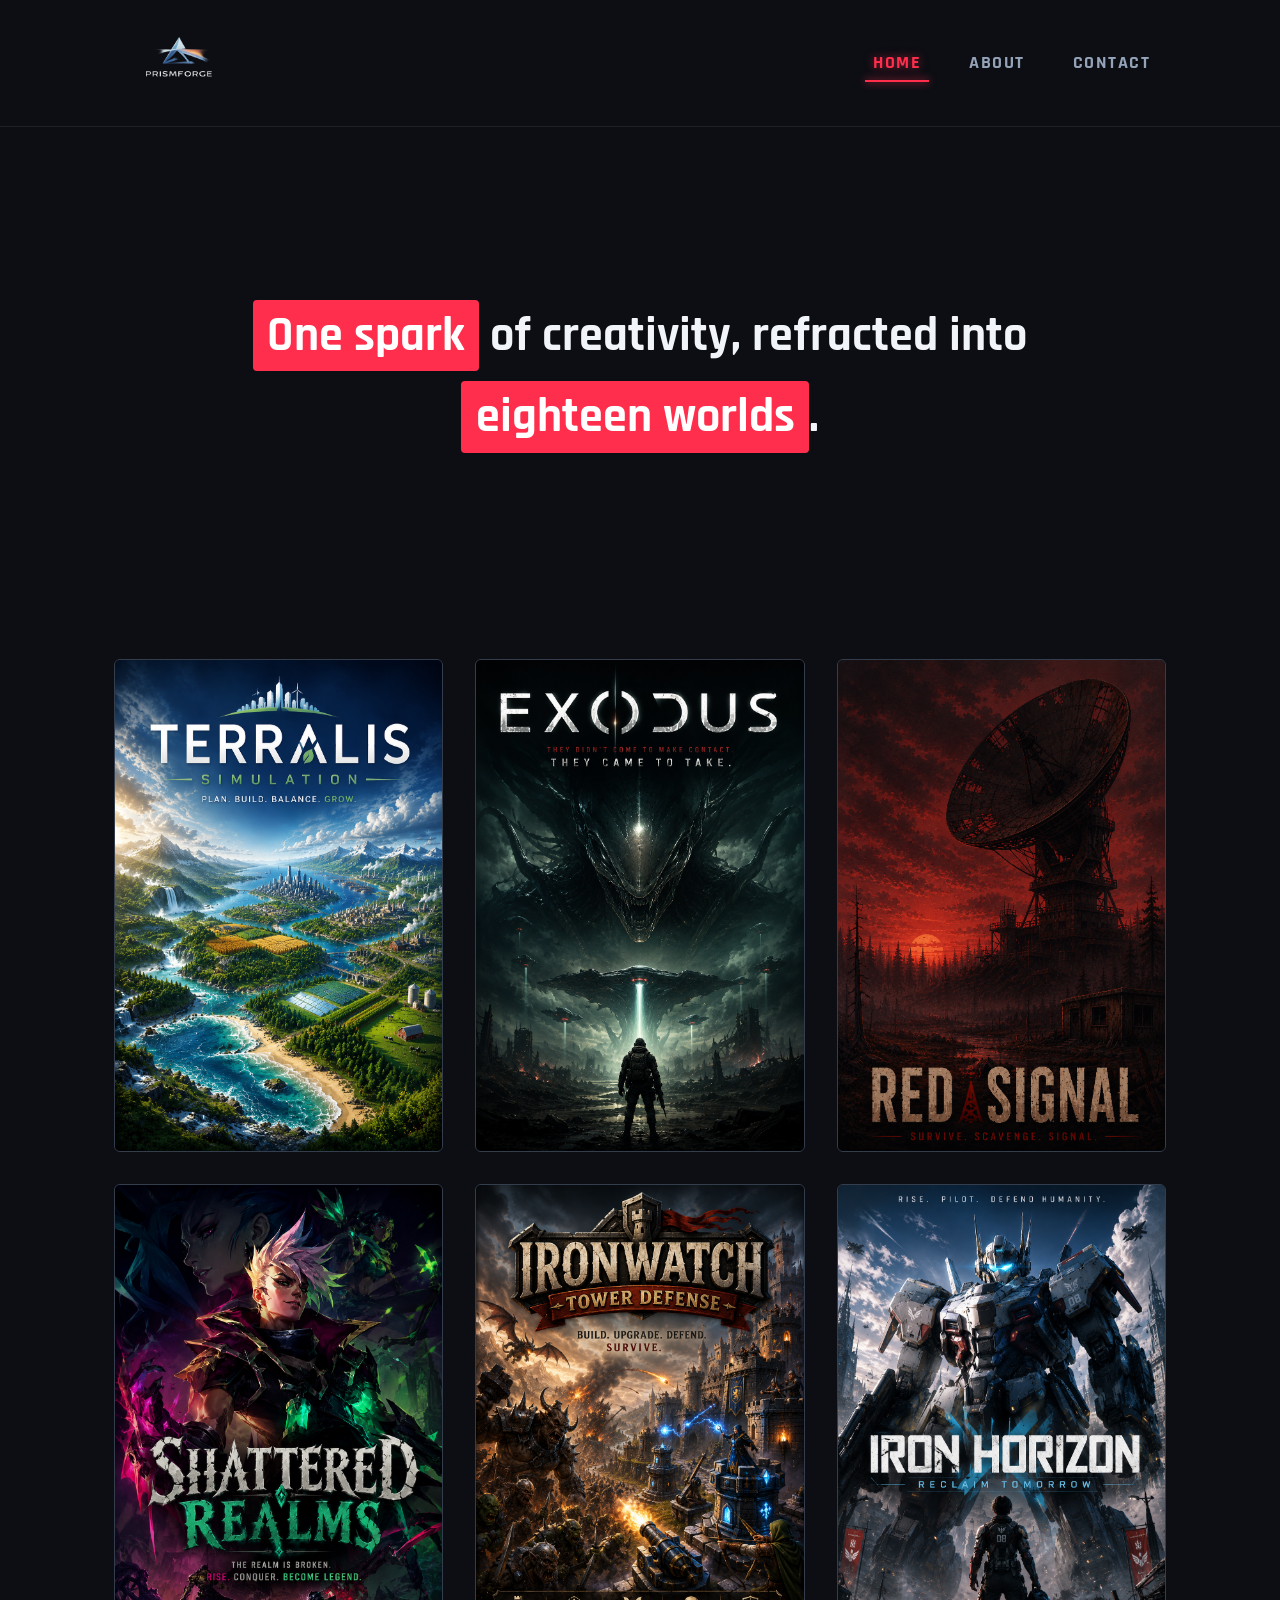
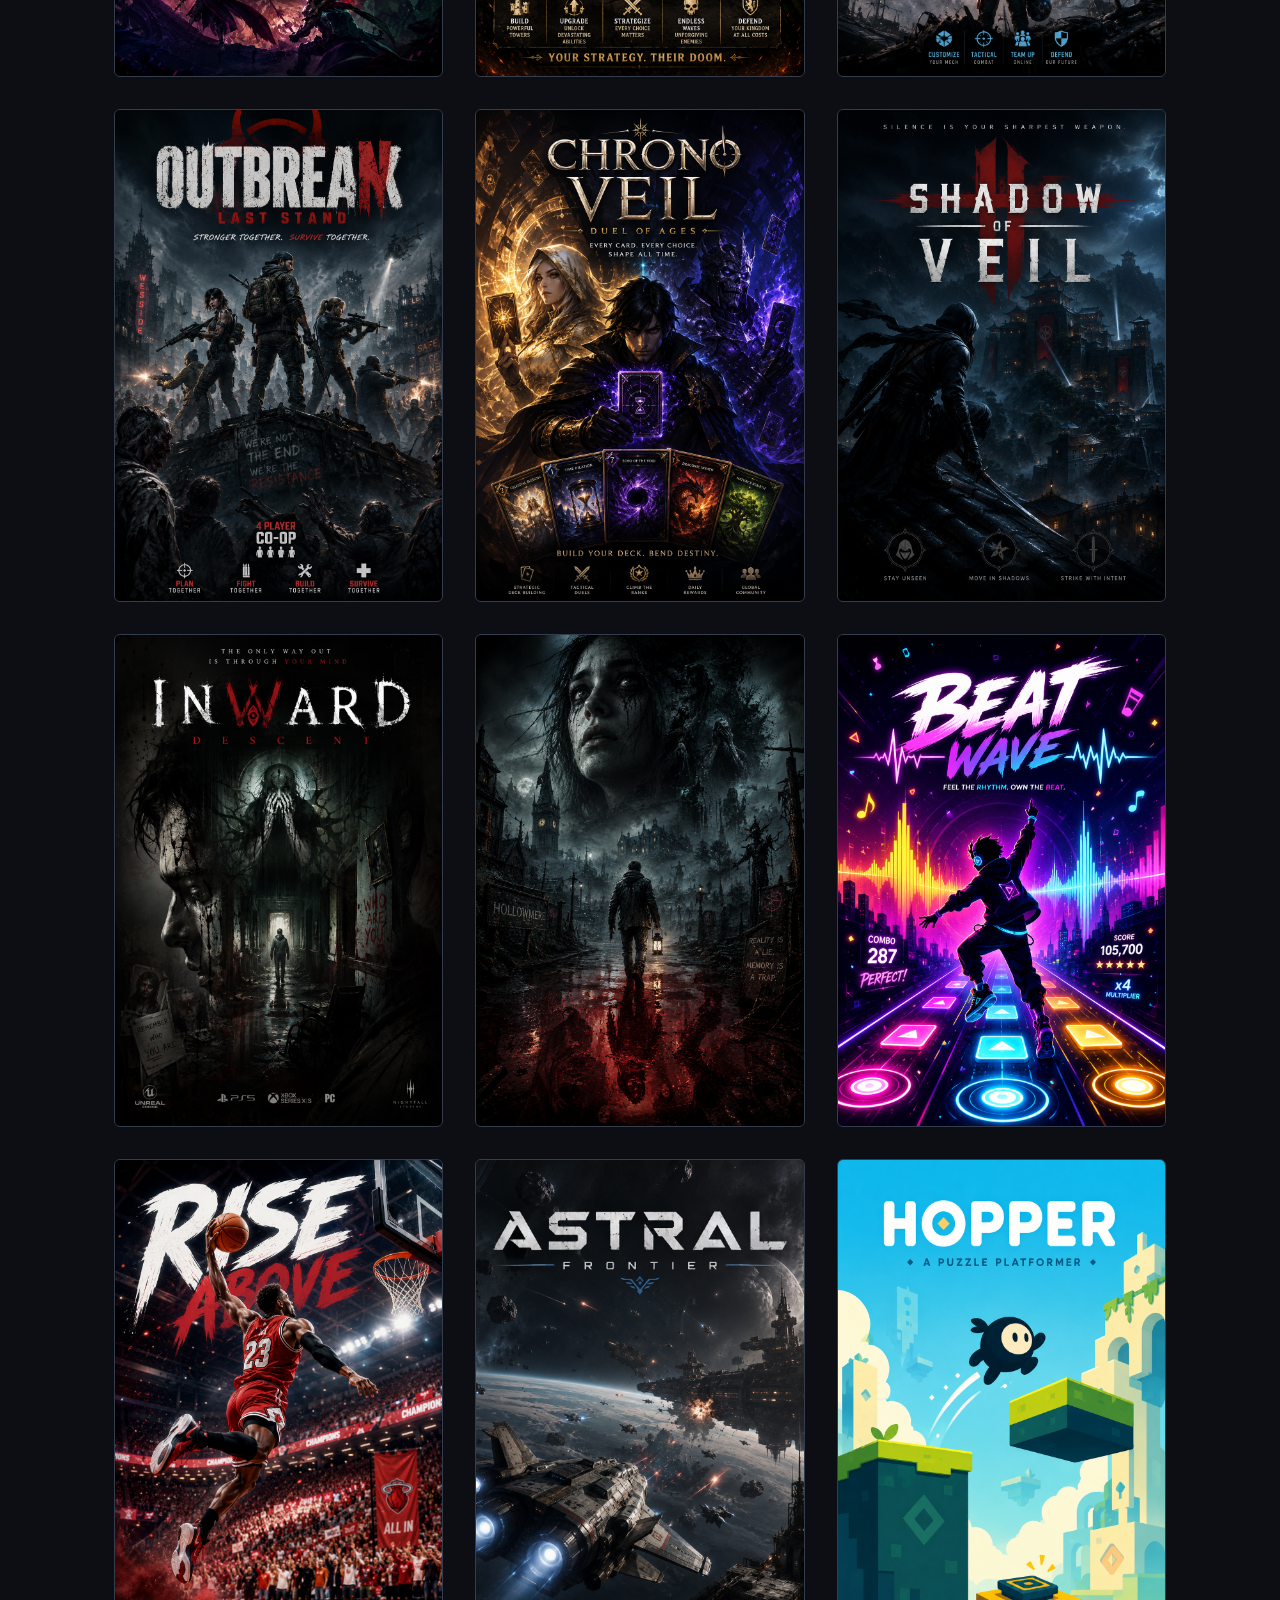
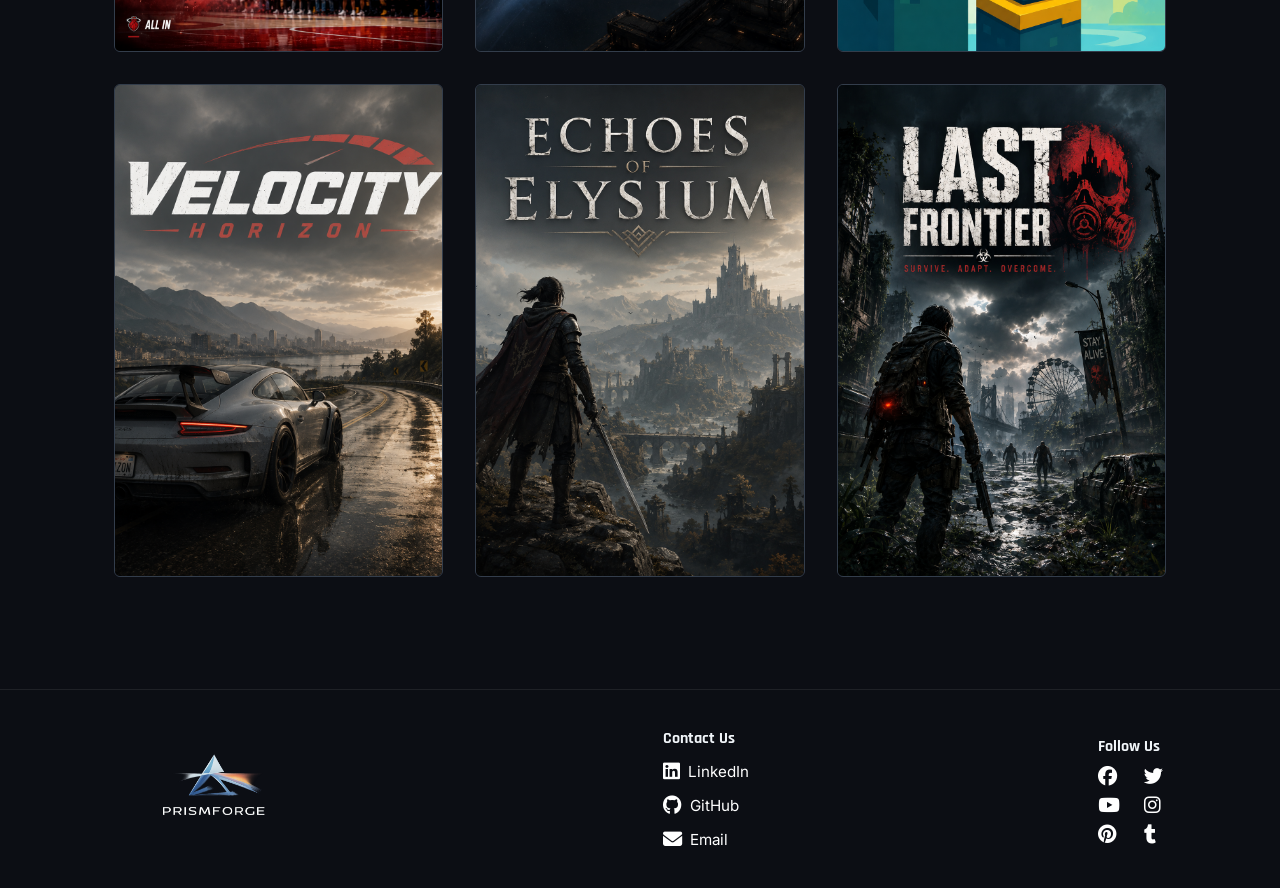
==== commit 1656a026: "last touches" ====
--- a/index.html
+++ b/index.html
@@ -14,13 +14,11 @@
     <title>PrismForge</title>
   </head>
   <body>
-    <!-- Header / Navbar -->
     <header class="header">
       <div class="container header-flex">
         <a href="index.html">
           <img src="images/prismforge.png" alt="prismforge logo" class="logo" />
         </a>
-
         <ul class="main-menu">
           <li><a class="current" href="index.html">Home</a></li>
           <li><a href="about.html">About</a></li>
@@ -29,7 +27,6 @@
       </div>
     </header>
 
-    <!-- Hero Section -->
     <section class="hero">
       <div class="container container-sm">
         <h2>
@@ -39,92 +36,112 @@
       </div>
     </section>
 
-    <!-- Gallery Grid -->
     <section class="gallery">
       <div class="container container-lg gallery-flex">
         <div class="gallery-item">
-          <img src="images/terralis.png" alt="Terralis" />
+          <img src="images/terralis.png" alt="Terralis" loading="lazy" />
         </div>
         <div class="gallery-item">
-          <img src="images/exodus.png" alt="Exodus" />
+          <img src="images/exodus.png" alt="Exodus" loading="lazy" />
         </div>
         <div class="gallery-item">
-          <img src="images/redsignal.png" alt="Red Signal" />
+          <img src="images/redsignal.png" alt="Red Signal" loading="lazy" />
         </div>
         <div class="gallery-item">
-          <img src="images/shatteredrealms.png" alt="Shattered Realms" />
+          <img
+            src="images/shatteredrealms.png"
+            alt="Shattered Realms"
+            loading="lazy" />
         </div>
         <div class="gallery-item">
-          <img src="images/ironwatch.png" alt="Ironwatch: Tower Defense" />
+          <img
+            src="images/ironwatch.png"
+            alt="Ironwatch: Tower Defense"
+            loading="lazy" />
         </div>
         <div class="gallery-item">
-          <img src="images/ironhorizon.png" alt="Iron Horizon" />
+          <img src="images/ironhorizon.png" alt="Iron Horizon" loading="lazy" />
         </div>
         <div class="gallery-item">
-          <img src="images/outbreak.png" alt="Outbreak: Last Stand" />
+          <img
+            src="images/outbreak.png"
+            alt="Outbreak: Last Stand"
+            loading="lazy" />
         </div>
         <div class="gallery-item">
-          <img src="images/chronoveil.png" alt="Chrono Veil" />
+          <img src="images/chronoveil.png" alt="Chrono Veil" loading="lazy" />
         </div>
         <div class="gallery-item">
-          <img src="images/shadowofveil.png" alt="Shadow of Veil" />
+          <img
+            src="images/shadowofveil.png"
+            alt="Shadow of Veil"
+            loading="lazy" />
         </div>
         <div class="gallery-item">
-          <img src="images/inward.png" alt="Inward Descent" />
+          <img src="images/inward.png" alt="Inward Descent" loading="lazy" />
         </div>
         <div class="gallery-item">
-          <img src="images/hollowmere.png" alt="Hollowmere" />
+          <img src="images/hollowmere.png" alt="Hollowmere" loading="lazy" />
         </div>
         <div class="gallery-item">
-          <img src="images/beatwave.png" alt="Beat Wave" />
+          <img src="images/beatwave.png" alt="Beat Wave" loading="lazy" />
         </div>
         <div class="gallery-item">
-          <img src="images/riseabove.png" alt="Rise Above" />
+          <img src="images/riseabove.png" alt="Rise Above" loading="lazy" />
         </div>
         <div class="gallery-item">
-          <img src="images/astralfrontier.png" alt="Astral Frontier" />
+          <img
+            src="images/astralfrontier.png"
+            alt="Astral Frontier"
+            loading="lazy" />
         </div>
         <div class="gallery-item">
-          <img src="images/hopper.png" alt="Hopper" />
+          <img src="images/hopper.png" alt="Hopper" loading="lazy" />
         </div>
         <div class="gallery-item">
-          <img src="images/velocity.png" alt="Velocity Horizon" />
+          <img
+            src="images/velocity.png"
+            alt="Velocity Horizon"
+            loading="lazy" />
         </div>
         <div class="gallery-item">
-          <img src="images/elysium.png" alt="Echoes of Elysium" />
+          <img
+            src="images/elysium.png"
+            alt="Echoes of Elysium"
+            loading="lazy" />
         </div>
         <div class="gallery-item">
-          <img src="images/lastfrontier.png" alt="Last Frontier" />
+          <img
+            src="images/lastfrontier.png"
+            alt="Last Frontier"
+            loading="lazy" />
         </div>
       </div>
     </section>
 
-    <!-- Footer -->
     <footer class="footer">
       <div class="container footer-flex">
         <img src="images/prismforge.png" alt="prismforge logo" />
-
         <div class="contact">
           <h4>Contact Us</h4>
           <ul class="social-links">
             <li>
-              <a href="https://linkedin.com/in/mostafa-m-atef" target="_blank">
-                <i class="fa-brands fa-linkedin"></i> LinkedIn
-              </a>
+              <a href="https://linkedin.com/in/mostafa-m-atef" target="_blank"
+                ><i class="fa-brands fa-linkedin"></i> LinkedIn</a
+              >
             </li>
             <li>
-              <a href="https://github.com/MostafaMohammedAtef/" target="_blank">
-                <i class="fa-brands fa-github"></i> GitHub
-              </a>
+              <a href="https://github.com/MostafaMohammedAtef/" target="_blank"
+                ><i class="fa-brands fa-github"></i> GitHub</a
+              >
             </li>
             <li>
-              <a href="mailto:mostafamohammedcs@gmail.com">
-                <i class="fa-solid fa-envelope"></i> Email
-              </a>
+              <a href="mailto:mostafamohammedcs@gmail.com"
+                ><i class="fa-solid fa-envelope"></i> Email</a
+              >
             </li>
           </ul>
         </div>
-
         <div class="social">
           <h4>Follow Us</h4>
           <ul class="social-links">
@@ -151,47 +168,15 @@
       </div>
     </footer>
 
-    <!-- Lightbox Modal -->
     <div id="lightbox" class="lightbox">
       <span class="lightbox-close">&times;</span>
       <img
         class="lightbox-content"
         id="lightbox-img"
         src=""
-        alt="Portfolio Image Preview" />
+        alt="Full image preview" />
     </div>
 
-    <!-- Lightbox Script -->
-    <script>
-      const lightbox = document.getElementById("lightbox");
-      const lightboxImg = document.getElementById("lightbox-img");
-      const lightboxClose = document.querySelector(".lightbox-close");
-
-      document.querySelectorAll(".gallery-item img").forEach((img) => {
-        img.addEventListener("click", () => {
-          const originalSrc = img.getAttribute("src");
-          const portfolioSrc = originalSrc.replace(/(\.[\w]+)$/, "-p$1");
-
-          lightboxImg.src = portfolioSrc;
-          lightbox.classList.add("active");
-        });
-      });
-
-      lightboxClose.addEventListener("click", () => {
-        lightbox.classList.remove("active");
-      });
-
-      lightbox.addEventListener("click", (e) => {
-        if (e.target === lightbox) {
-          lightbox.classList.remove("active");
-        }
-      });
-
-      document.addEventListener("keydown", (e) => {
-        if (e.key === "Escape" && lightbox.classList.contains("active")) {
-          lightbox.classList.remove("active");
-        }
-      });
-    </script>
+    <script src="js/script.js"></script>
   </body>
 </html>
--- a/css/style.css
+++ b/css/style.css
@@ -7,6 +7,10 @@
   margin: 0;
   padding: 0;
   box-sizing: border-box;
+}
+
+html {
+  scroll-behavior: smooth;
 }
 
 body {
@@ -118,7 +122,7 @@
 }
 
 /* ==========================================================================
-   Hero Section
+   Hero Section & Entrance Transition
    ========================================================================== */
 .hero {
   height: 500px;
@@ -132,10 +136,20 @@
 .hero h2 {
   font-size: 3rem;
   line-height: 1.7;
-}
-
-/* ==========================================================================
-   Gallery Items (No Entrance Animations, Instant Display)
+  opacity: 0;
+  transform: translateY(20px);
+  animation: heroEntrance 0.8s cubic-bezier(0.16, 1, 0.3, 1) forwards;
+}
+
+@keyframes heroEntrance {
+  to {
+    opacity: 1;
+    transform: translateY(0);
+  }
+}
+
+/* ==========================================================================
+   Gallery Items & Grid Transitions
    ========================================================================== */
 .gallery {
   padding: 2rem 0;
@@ -143,7 +157,8 @@
   margin: 0 auto 5rem auto;
 }
 
-.gallery-flex {
+.gallery-flex,
+.gallery-landscape .gallery-flex {
   display: grid;
   grid-template-columns: repeat(3, 1fr);
   gap: 2rem;
@@ -151,10 +166,15 @@
 
 .gallery-item {
   position: relative;
-  overflow: hidden;
   border-radius: 6px;
+  border: 1px solid #333d4b;
+  background-color: #15171f;
   opacity: 1;
-  transition: transform 0.4s cubic-bezier(0.25, 1, 0.5, 1), opacity 0.4s ease;
+  cursor: pointer;
+  transition: transform 0.4s cubic-bezier(0.25, 1, 0.5, 1), 
+              opacity 0.4s ease, 
+              border-color 0.4s ease, 
+              box-shadow 0.4s ease;
 }
 
 .gallery-item img {
@@ -162,31 +182,25 @@
   aspect-ratio: 2 / 3;
   object-fit: cover;
   display: block;
-  border-radius: 6px;
-  border: 1px solid grey;
-  cursor: pointer;
-  transition: transform 0.5s cubic-bezier(0.25, 1, 0.5, 1),
-              box-shadow 0.4s ease,
-              border-color 0.4s ease,
-              filter 0.4s ease;
+  border-radius: 5px;
+  transition: filter 0.4s ease;
 }
 
 .gallery-flex:hover .gallery-item {
-  opacity: 0.5;
+  opacity: 0.45;
   transform: scale(0.96);
 }
 
 .gallery-flex:hover .gallery-item:hover {
   opacity: 1;
   transform: scale(1.05);
+  border-color: #ff2e4c;
+  box-shadow: 0 0 25px rgba(255, 46, 76, 0.6);
   z-index: 2;
 }
 
 .gallery-item:hover img {
-  border-color: #ff2e4c;
-  box-shadow: 0 0 25px rgba(255, 46, 76, 0.7);
   filter: brightness(1.15);
-  transform: scale(1.04);
 }
 
 /* ==========================================================================
@@ -195,12 +209,6 @@
 .gallery-landscape {
   padding: 3rem 0;
   margin-bottom: 5rem;
-}
-
-.gallery-landscape .gallery-flex {
-  display: grid;
-  grid-template-columns: repeat(3, 1fr);
-  gap: 2rem;
 }
 
 .gallery-landscape .gallery-item img {
@@ -208,18 +216,11 @@
   object-fit: contain;
   background-color: #282b35;
   padding: 1.5rem;
-  border-radius: 6px;
-  border: 1px solid grey;
-  transition: transform 0.5s cubic-bezier(0.25, 1, 0.5, 1),
-              box-shadow 0.4s ease,
-              border-color 0.4s ease,
-              background-color 0.4s ease;
+  transition: background-color 0.4s ease, filter 0.4s ease;
 }
 
 .gallery-landscape .gallery-item:hover img {
   background-color: #1e222d;
-  border-color: #ff2e4c;
-  box-shadow: 0 0 25px rgba(255, 46, 76, 0.6);
 }
 
 /* ==========================================================================
